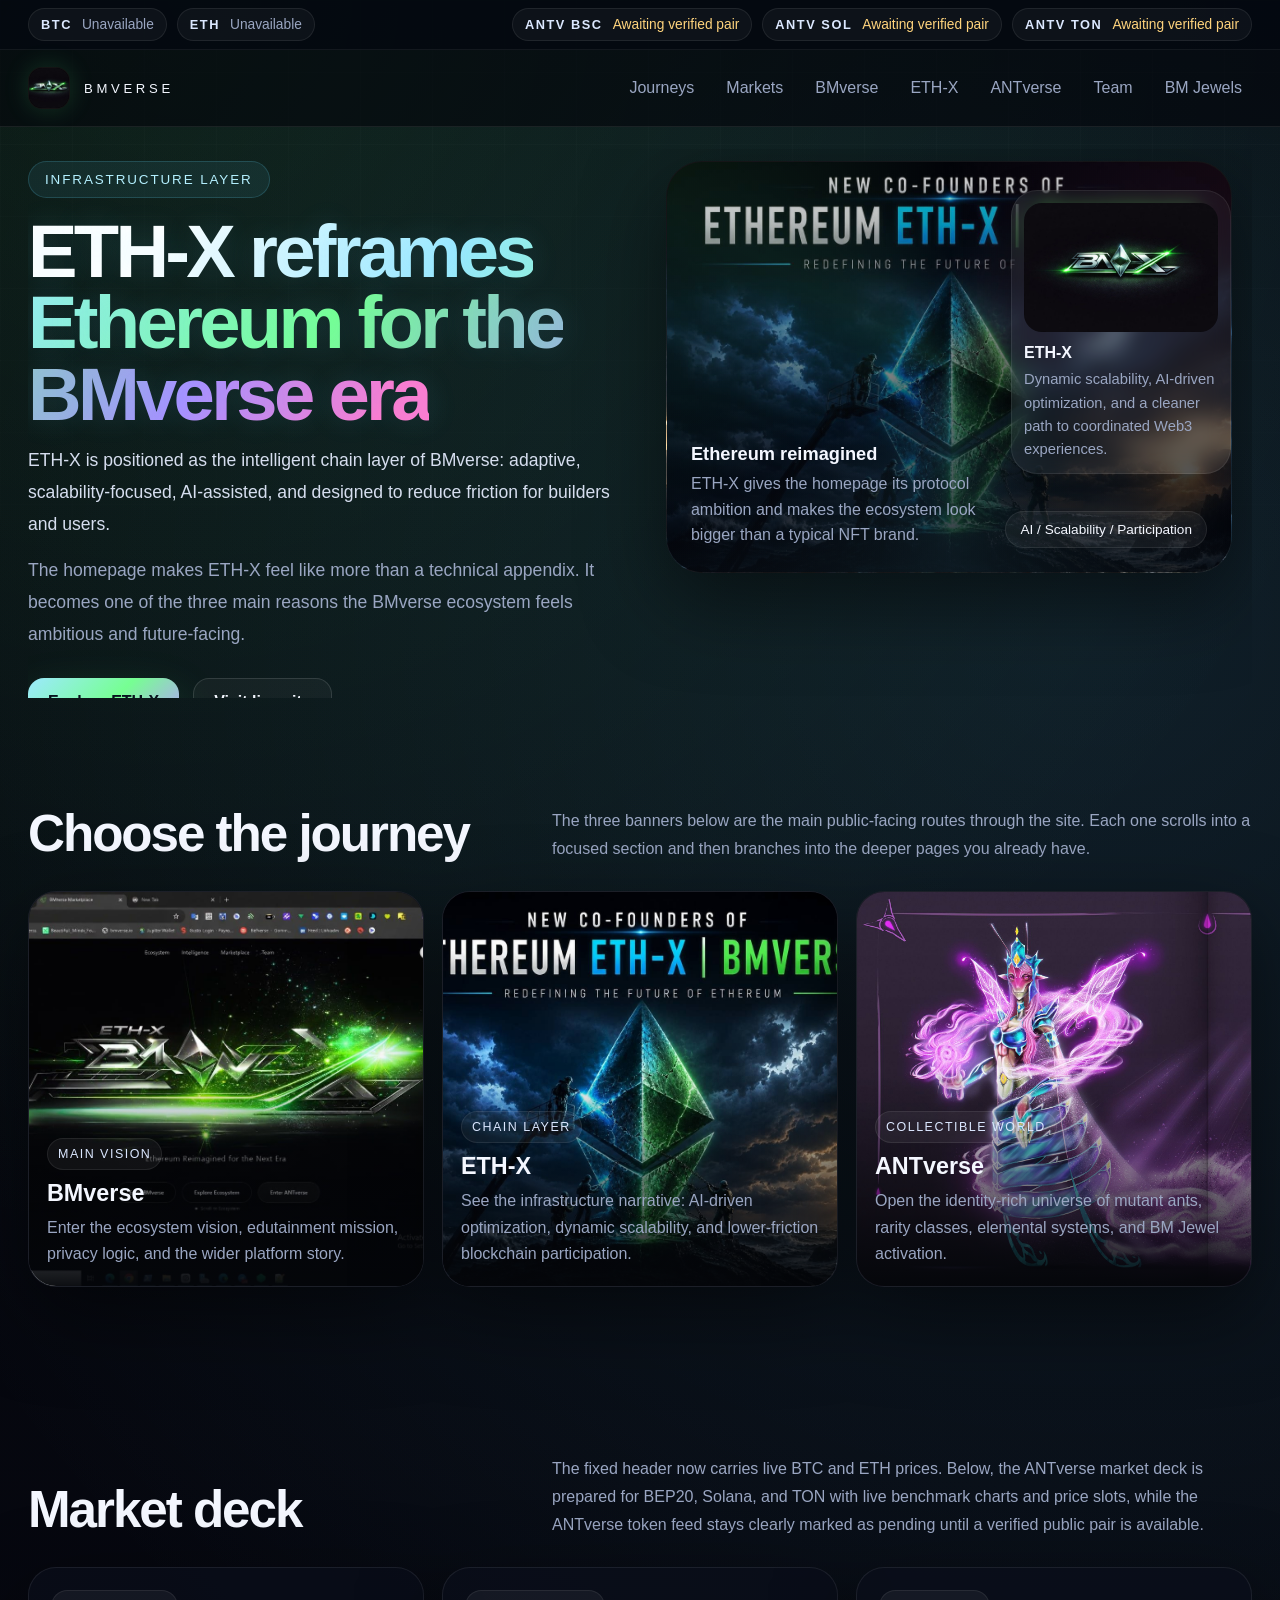
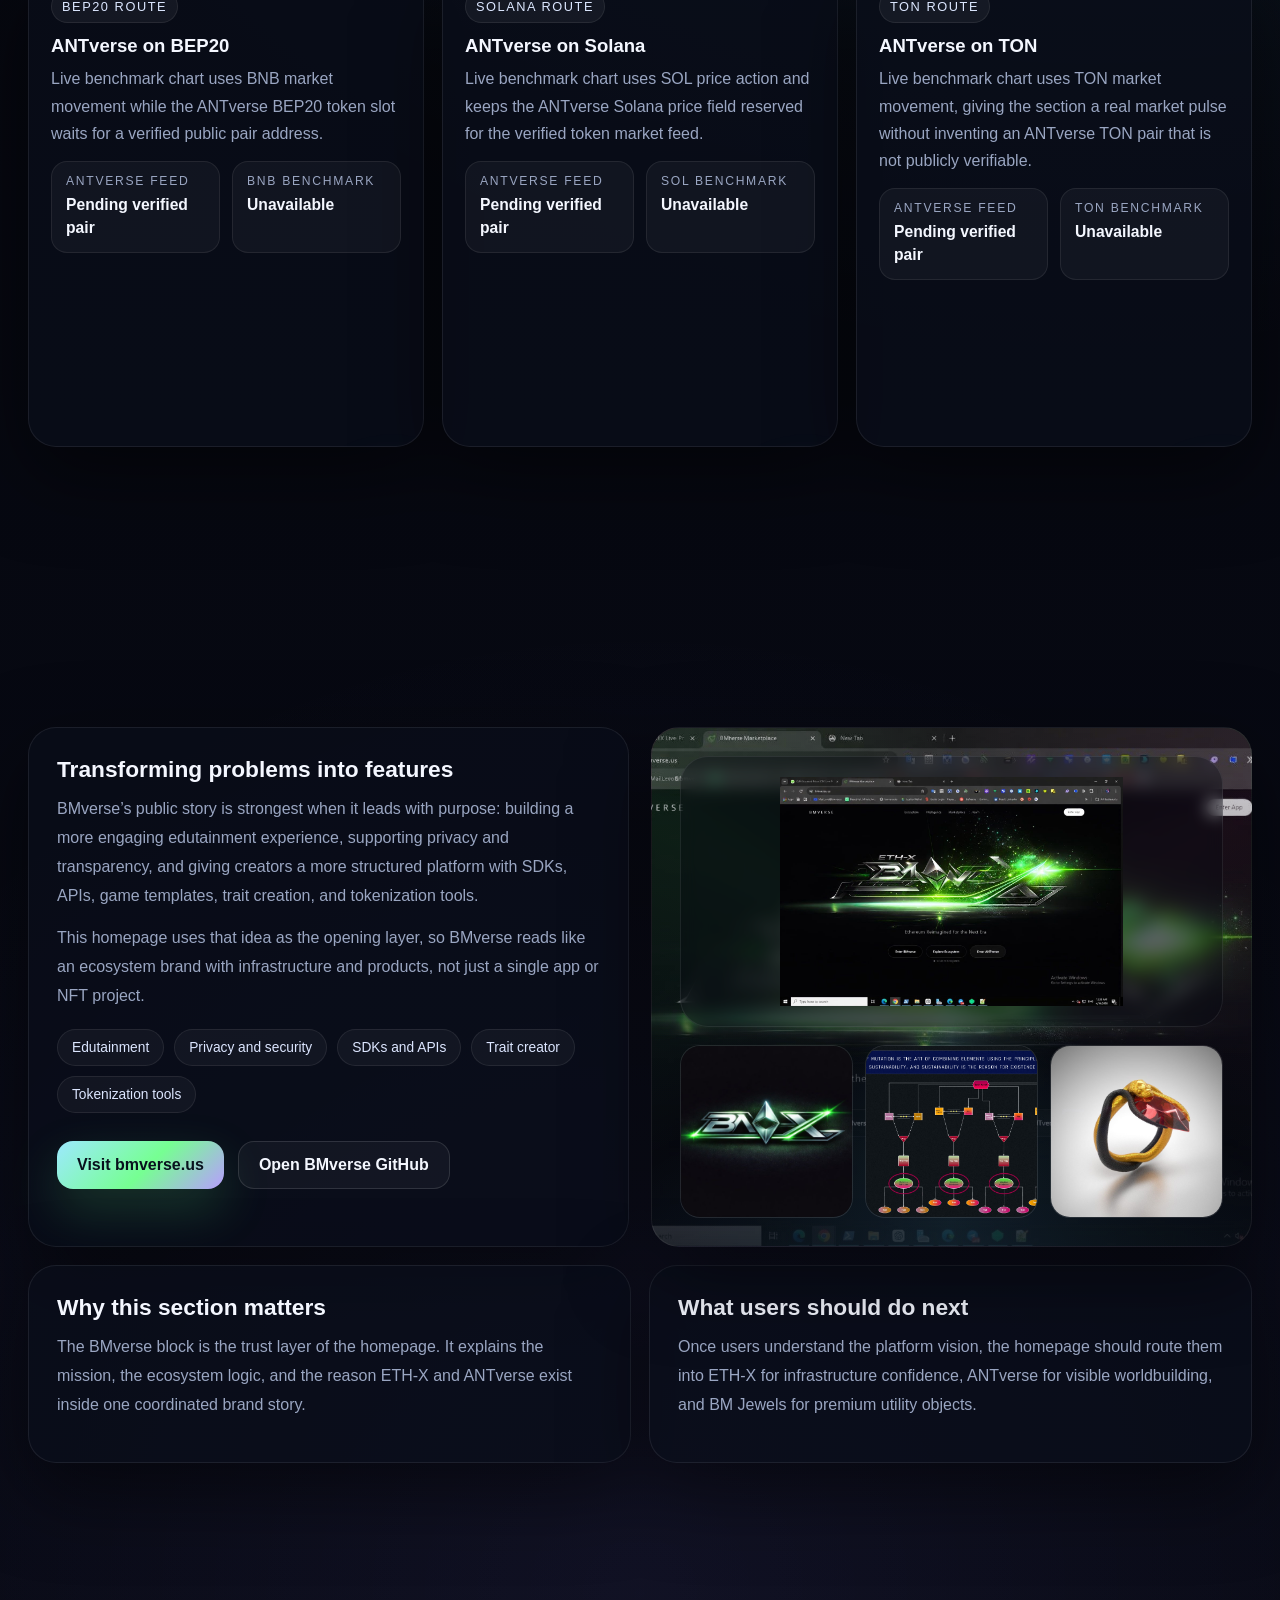
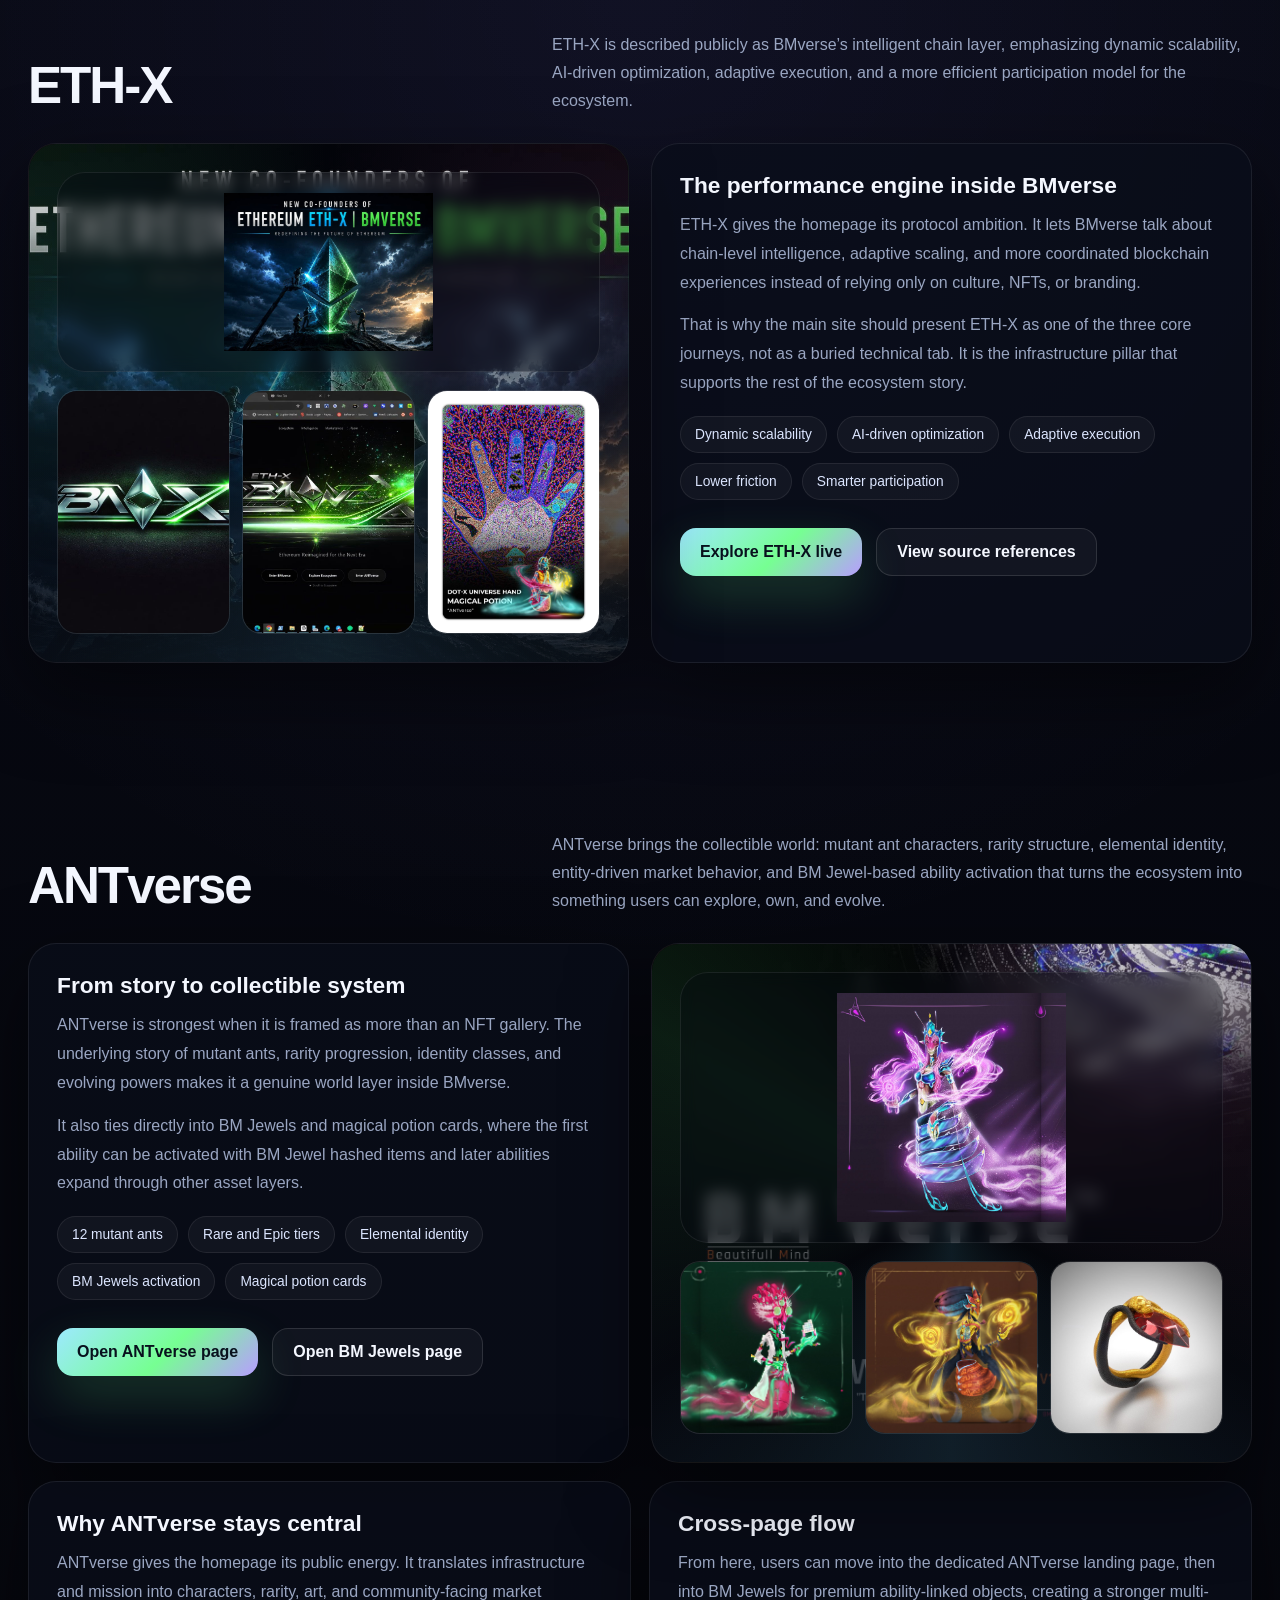
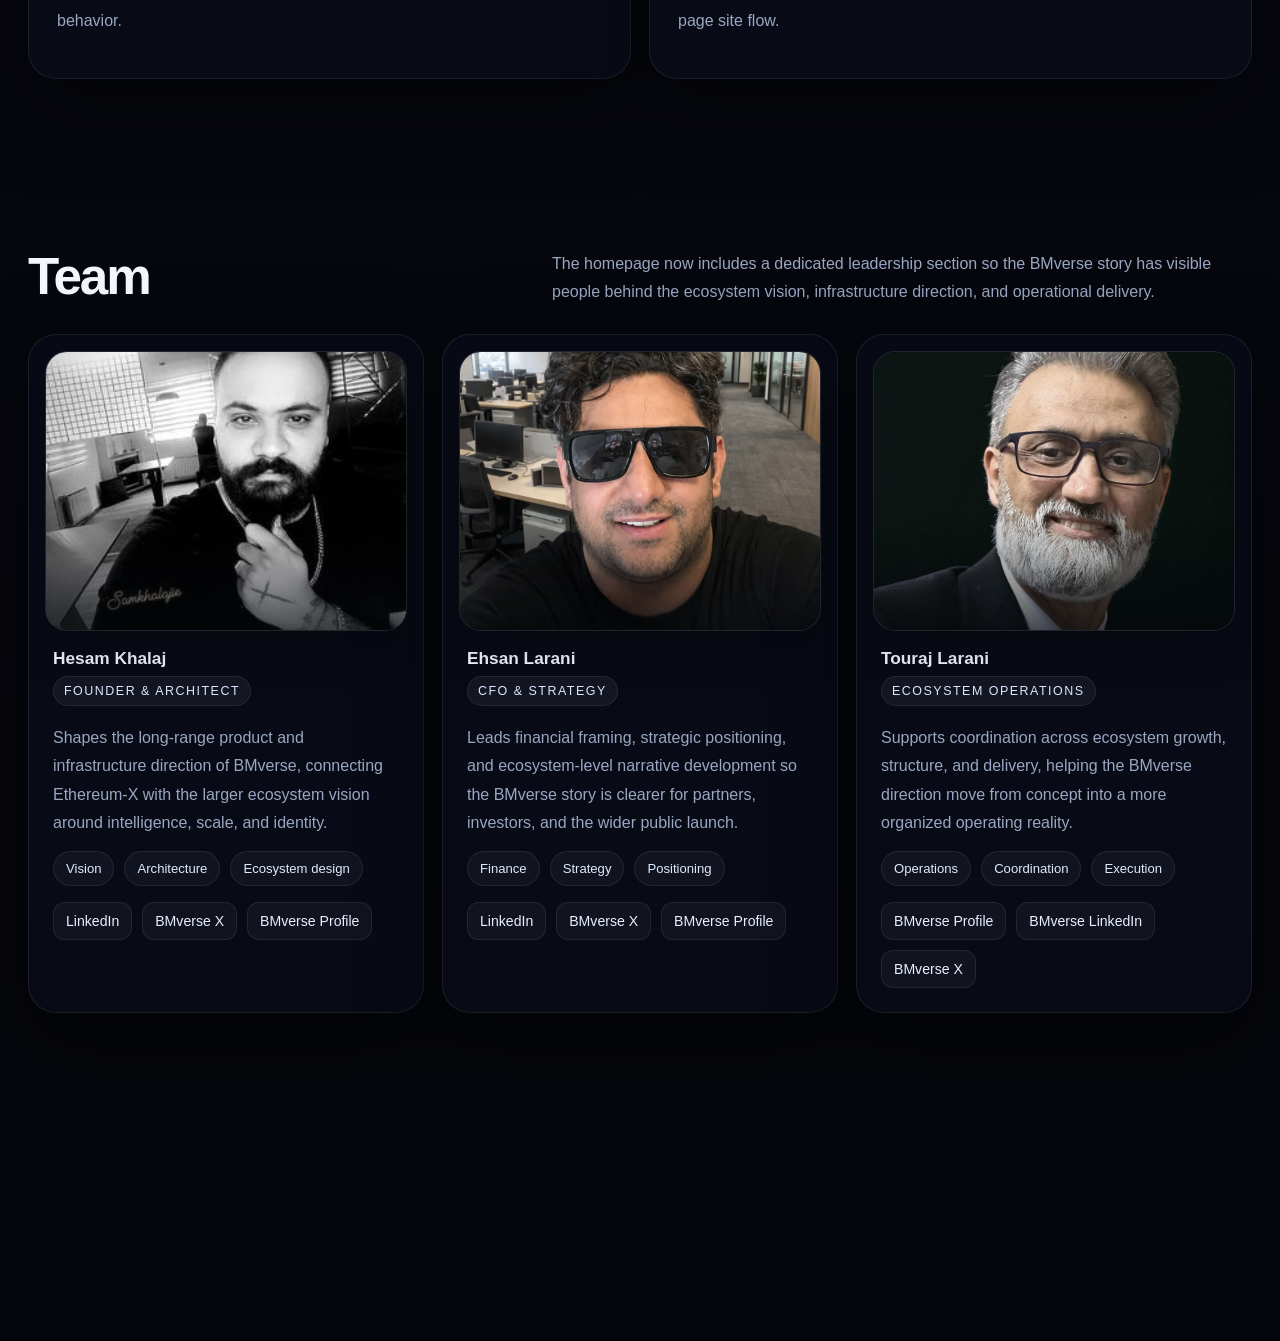
==== index.html @ e2ac5c3d "Deploy BMverse site and pages" ====
<!DOCTYPE html>
<html lang="en">
<head>
  <meta charset="UTF-8" />
  <meta name="viewport" content="width=device-width, initial-scale=1.0" />
  <title>BMverse</title>
  <style>
    :root{
      --bg:#05060b;
      --panel:rgba(10,14,26,.74);
      --panel-2:rgba(7,10,18,.9);
      --line:rgba(255,255,255,.08);
      --text:#f4f7ff;
      --muted:#9aa6c2;
      --blue:#62d9ff;
      --green:#5eff87;
      --violet:#8a7dff;
      --pink:#ff69c7;
      --gold:#ffd47d;
      --shadow:0 28px 80px rgba(0,0,0,.5);
    }
    *{box-sizing:border-box}
    html{scroll-behavior:smooth}
    body{
      margin:0;
      font-family:Inter,Segoe UI,Arial,sans-serif;
      color:var(--text);
      background:
        radial-gradient(circle at 15% 0%, rgba(94,255,135,.1), transparent 20%),
        radial-gradient(circle at 85% 10%, rgba(98,217,255,.12), transparent 24%),
        radial-gradient(circle at 50% 52%, rgba(138,125,255,.08), transparent 30%),
        linear-gradient(180deg,#04050a 0%, #070913 44%, #05060b 100%);
      overflow-x:hidden;
    }
    body::before{
      content:"";
      position:fixed;
      inset:0;
      background:
        linear-gradient(rgba(255,255,255,.028) 1px, transparent 1px),
        linear-gradient(90deg, rgba(255,255,255,.028) 1px, transparent 1px);
      background-size:72px 72px;
      mask-image:linear-gradient(180deg, rgba(0,0,0,.62), transparent 88%);
      pointer-events:none;
      z-index:0;
    }
    a{color:inherit}
    .shell{position:relative; z-index:1}
    .nav{
      position:sticky;
      top:0;
      z-index:40;
      backdrop-filter:blur(16px);
      background:rgba(4,6,12,.62);
      border-bottom:1px solid rgba(255,255,255,.08);
    }
    .market-bar{
      border-bottom:1px solid rgba(255,255,255,.06);
      background:rgba(5,8,16,.78);
    }
    .market-bar-inner{
      max-width:1360px;
      margin:0 auto;
      padding:8px 28px;
      display:flex;
      align-items:center;
      justify-content:space-between;
      gap:16px;
      flex-wrap:wrap;
    }
    .market-group{
      display:flex;
      flex-wrap:wrap;
      gap:10px;
      align-items:center;
    }
    .ticker{
      display:inline-flex;
      align-items:center;
      gap:10px;
      padding:8px 12px;
      border-radius:999px;
      background:rgba(255,255,255,.04);
      border:1px solid rgba(255,255,255,.08);
      font-size:.86rem;
      color:#dce8ff;
    }
    .ticker strong{font-size:.8rem; letter-spacing:.12em; text-transform:uppercase}
    .ticker span{color:var(--muted)}
    .ticker .up{color:#7cffb1}
    .ticker .pending{color:#ffd47d}
    .nav-inner, section, footer{
      max-width:1360px;
      margin:0 auto;
      padding-left:28px;
      padding-right:28px;
    }
    .nav-inner{
      min-height:76px;
      display:flex;
      align-items:center;
      justify-content:space-between;
      gap:18px;
    }
    .brand{
      display:flex;
      align-items:center;
      gap:14px;
      text-decoration:none;
      color:inherit;
      letter-spacing:.28em;
      text-transform:uppercase;
      font-size:.82rem;
    }
    .brand-mark{
      width:42px;
      height:42px;
      border-radius:14px;
      overflow:hidden;
      box-shadow:0 0 26px rgba(94,255,135,.16);
      border:1px solid rgba(255,255,255,.08);
      background:#000;
    }
    .brand-mark img{
      width:100%;
      height:100%;
      object-fit:cover;
      display:block;
    }
    .nav-links{
      display:flex;
      flex-wrap:wrap;
      gap:12px;
      align-items:center;
    }
    .nav-links a{
      text-decoration:none;
      color:var(--muted);
      padding:8px 10px;
      border-radius:10px;
      transition:.25s ease;
    }
    .nav-links a:hover{
      color:var(--text);
      background:rgba(255,255,255,.04);
    }
    section{padding-top:84px; padding-bottom:84px}
    .slider{
      min-height:clamp(520px, 61vh, 700px);
      display:grid;
      align-items:start;
      position:relative;
      overflow:visible;
      padding-top:22px;
      padding-bottom:22px;
    }
    .slides{
      position:relative;
      min-height:clamp(520px, 61vh, 700px);
    }
    .slide{
      position:absolute;
      inset:0;
      display:grid;
      grid-template-columns:1.02fr .98fr;
      gap:28px;
      align-items:start;
      opacity:0;
      filter:blur(18px) saturate(.86);
      clip-path:inset(7% 0 7% 0 round 42px);
      transform:translate3d(36px,0,0) scale(.97);
      transition:opacity .9s ease, transform .95s cubic-bezier(.22,1,.36,1), filter .95s ease, clip-path .95s ease;
      pointer-events:none;
      padding:12px 0;
    }
    .slide.active{
      opacity:1;
      filter:none;
      clip-path:inset(0 0 0 0 round 0);
      transform:none;
      pointer-events:auto;
    }
    .slide-copy{
      position:relative;
      z-index:2;
    }
    .eyebrow{
      display:inline-flex;
      padding:10px 16px;
      border-radius:999px;
      border:1px solid rgba(98,217,255,.18);
      background:rgba(98,217,255,.08);
      color:#b4f0ff;
      text-transform:uppercase;
      letter-spacing:.14em;
      font-size:.84rem;
    }
    h1{
      margin:18px 0 14px;
      font-size:clamp(2.6rem,5.8vw,5.2rem);
      line-height:.96;
      letter-spacing:-.05em;
      max-width:820px;
    }
    .gradient{
      background:linear-gradient(120deg,#ffffff 10%, #9de9ff 30%, #76ff92 56%, #a98fff 82%, #ff7ad0 96%);
      -webkit-background-clip:text;
      background-clip:text;
      color:transparent;
      text-shadow:0 0 30px rgba(98,217,255,.14);
    }
    .lead{
      margin:0 0 14px;
      max-width:720px;
      color:#d6deef;
      line-height:1.82;
      font-size:1.1rem;
    }
    .lead.alt{color:var(--muted)}
    .cta-row{
      display:flex;
      flex-wrap:wrap;
      gap:14px;
      margin-top:28px;
    }
    .btn{
      display:inline-flex;
      align-items:center;
      justify-content:center;
      text-decoration:none;
      border-radius:16px;
      padding:14px 20px;
      font-weight:700;
      transition:transform .25s ease, box-shadow .25s ease, border-color .25s ease;
    }
    .btn:hover{transform:translateY(-2px)}
    .btn.primary{
      color:#08111d;
      background:linear-gradient(135deg,#9de9ff,#76ff92 54%, #b89dff);
      box-shadow:0 20px 50px rgba(94,255,135,.18);
    }
    .btn.secondary{
      color:var(--text);
      border:1px solid rgba(255,255,255,.12);
      background:rgba(255,255,255,.04);
    }
    .slide-visual{
      position:relative;
      min-height:430px;
      perspective:1200px;
    }
    .slide-panel{
      position:absolute;
      inset:0 20px 18px 0;
      overflow:hidden;
      border-radius:36px;
      border:1px solid rgba(255,255,255,.08);
      box-shadow:var(--shadow);
      background-size:cover;
      background-position:center;
    }
    .slide-panel::before{
      content:"";
      position:absolute;
      inset:0;
      background:linear-gradient(180deg, rgba(4,6,12,.16), rgba(4,6,12,.88));
    }
    .slide-panel::after{
      content:"";
      position:absolute;
      inset:-20%;
      background:conic-gradient(from 180deg, rgba(98,217,255,.09), transparent, rgba(94,255,135,.09), transparent, rgba(255,105,199,.08), transparent, rgba(98,217,255,.09));
      animation:spin 18s linear infinite;
      mix-blend-mode:screen;
    }
    .hero-card{
      position:absolute;
      right:0;
      top:28px;
      width:220px;
      padding:12px;
      border-radius:26px;
      background:rgba(255,255,255,.04);
      border:1px solid rgba(255,255,255,.08);
      backdrop-filter:blur(10px);
      box-shadow:0 20px 44px rgba(0,0,0,.34);
      animation:float 8s ease-in-out infinite;
      z-index:3;
    }
    .hero-card img{
      display:block;
      width:100%;
      border-radius:18px;
      object-fit:cover;
    }
    .hero-card strong{
      display:block;
      margin:12px 0 6px;
      font-size:1rem;
    }
    .hero-card span{
      display:block;
      color:var(--muted);
      line-height:1.58;
      font-size:.92rem;
    }
    .hero-note{
      position:absolute;
      left:24px;
      right:24px;
      bottom:24px;
      display:flex;
      justify-content:space-between;
      gap:16px;
      align-items:end;
      z-index:3;
    }
    .hero-note strong{display:block; margin-bottom:6px; font-size:1.14rem}
    .hero-note span{color:var(--muted); line-height:1.6; max-width:420px}
    .hero-pill{
      padding:10px 14px;
      border-radius:999px;
      background:rgba(255,255,255,.05);
      border:1px solid rgba(255,255,255,.08);
      white-space:nowrap;
      font-size:.85rem;
    }
    .slider-controls{
      display:flex;
      align-items:center;
      gap:10px;
      margin-top:26px;
    }
    .dot{
      width:12px;
      height:12px;
      border-radius:50%;
      border:none;
      cursor:pointer;
      background:rgba(255,255,255,.18);
      transition:.25s ease;
    }
    .dot.active{background:linear-gradient(135deg,var(--blue),var(--green))}
    .scroll-hint{
      margin-top:18px;
      color:var(--muted);
      font-size:.92rem;
    }
    .market-section-grid{
      display:grid;
      grid-template-columns:repeat(3,minmax(0,1fr));
      gap:18px;
      margin-top:24px;
    }
    .market-card{
      padding:22px;
      position:relative;
      overflow:hidden;
    }
    .market-card::before{
      content:"";
      position:absolute;
      inset:auto -20% -44% auto;
      width:220px;
      height:220px;
      background:radial-gradient(circle, rgba(98,217,255,.16), transparent 66%);
      filter:blur(12px);
    }
    .market-card h3{
      margin:0 0 8px;
      font-size:1.16rem;
      position:relative;
      z-index:1;
    }
    .market-card p{
      margin:0 0 14px;
      color:var(--muted);
      line-height:1.7;
      position:relative;
      z-index:1;
    }
    .market-meta{
      display:grid;
      grid-template-columns:repeat(2,minmax(0,1fr));
      gap:12px;
      margin-bottom:14px;
      position:relative;
      z-index:1;
    }
    .market-stat{
      padding:12px 14px;
      border-radius:16px;
      background:rgba(255,255,255,.04);
      border:1px solid rgba(255,255,255,.08);
    }
    .market-stat span{
      display:block;
      color:var(--muted);
      font-size:.76rem;
      letter-spacing:.14em;
      text-transform:uppercase;
      margin-bottom:6px;
    }
    .market-stat strong{
      display:block;
      font-size:.98rem;
      line-height:1.45;
    }
    .sparkline{
      width:100%;
      height:120px;
      display:block;
      margin:8px 0 10px;
      position:relative;
      z-index:1;
      overflow:visible;
    }
    .sparkline path.line{
      fill:none;
      stroke:url(#spark-gradient);
      stroke-width:4;
      stroke-linecap:round;
      stroke-linejoin:round;
    }
    .sparkline path.area{
      fill:url(#spark-fill);
      opacity:.28;
    }
    .network-badge{
      display:inline-flex;
      padding:8px 10px;
      border-radius:999px;
      background:rgba(255,255,255,.05);
      border:1px solid rgba(255,255,255,.08);
      font-size:.8rem;
      letter-spacing:.12em;
      text-transform:uppercase;
      color:#dce7ff;
      margin-bottom:12px;
      position:relative;
      z-index:1;
    }
    .section-head{
      display:flex;
      justify-content:space-between;
      align-items:end;
      gap:20px;
      margin-bottom:28px;
    }
    .section-head h2{
      margin:0;
      font-size:clamp(2rem,4vw,3.6rem);
      letter-spacing:-.04em;
    }
    .section-head p{
      margin:0;
      color:var(--muted);
      line-height:1.76;
      max-width:700px;
    }
    .journey-grid{
      display:grid;
      grid-template-columns:repeat(3,minmax(0,1fr));
      gap:18px;
    }
    .journey-card{
      position:relative;
      min-height:340px;
      overflow:hidden;
      border-radius:28px;
      border:1px solid rgba(255,255,255,.08);
      background:#090c16;
      box-shadow:var(--shadow);
      text-decoration:none;
      transition:transform .35s ease, border-color .35s ease, box-shadow .35s ease;
    }
    .journey-card:hover{
      transform:translateY(-8px);
      border-color:rgba(98,217,255,.18);
      box-shadow:0 34px 90px rgba(0,0,0,.56);
    }
    .journey-card img{
      width:100%;
      height:100%;
      object-fit:cover;
      display:block;
      transition:transform .7s ease;
    }
    .journey-card:hover img{transform:scale(1.06)}
    .journey-card::after{
      content:"";
      position:absolute;
      inset:auto 0 0 0;
      height:55%;
      background:linear-gradient(180deg, transparent, rgba(4,6,10,.96));
    }
    .journey-meta{
      position:absolute;
      left:18px;
      right:18px;
      bottom:18px;
      z-index:2;
    }
    .journey-meta span{
      display:inline-flex;
      margin-bottom:10px;
      padding:8px 10px;
      border-radius:999px;
      background:rgba(255,255,255,.05);
      border:1px solid rgba(255,255,255,.08);
      font-size:.78rem;
      letter-spacing:.12em;
      text-transform:uppercase;
      color:#dbe7ff;
    }
    .journey-meta strong{
      display:block;
      font-size:1.46rem;
      margin-bottom:8px;
    }
    .journey-meta p{
      margin:0;
      color:var(--muted);
      line-height:1.66;
    }
    .pillar{
      display:grid;
      grid-template-columns:1fr 1fr;
      gap:22px;
      align-items:stretch;
      margin-top:26px;
    }
    .card{
      background:var(--panel);
      border:1px solid var(--line);
      border-radius:28px;
      box-shadow:var(--shadow);
    }
    .pillar-copy,.pillar-visual,.summary-panel,.cta-panel{
      padding:28px;
    }
    .pillar-copy h3,.summary-panel h3,.cta-panel h3{
      margin:0 0 12px;
      font-size:1.42rem;
    }
    .pillar-copy p,.summary-panel p,.cta-panel p{
      margin:0 0 14px;
      color:var(--muted);
      line-height:1.8;
    }
    .tag-row{
      display:flex;
      flex-wrap:wrap;
      gap:10px;
      margin-top:18px;
    }
    .tag{
      padding:10px 14px;
      border-radius:999px;
      background:rgba(255,255,255,.04);
      border:1px solid rgba(255,255,255,.08);
      color:#dce6ff;
      font-size:.86rem;
    }
    .pillar-visual{
      position:relative;
      overflow:hidden;
      min-height:520px;
      background:
        linear-gradient(180deg, rgba(7,10,18,.16), rgba(7,10,18,.9)),
        var(--visual-bg) center/cover no-repeat;
    }
    .pillar-visual::before{
      content:"";
      position:absolute;
      inset:-16%;
      background:conic-gradient(from 180deg, rgba(98,217,255,.1), transparent, rgba(94,255,135,.1), transparent, rgba(255,105,199,.08), transparent, rgba(98,217,255,.1));
      animation:spin 24s linear infinite;
      mix-blend-mode:screen;
    }
    .visual-stack{
      position:absolute;
      inset:28px;
      display:grid;
      grid-template-rows:1fr auto;
      gap:18px;
      z-index:2;
    }
    .visual-stack .main{
      border-radius:28px;
      overflow:hidden;
      border:1px solid rgba(255,255,255,.08);
      backdrop-filter:blur(8px);
      background:rgba(7,10,18,.34);
      display:flex;
      align-items:center;
      justify-content:center;
      padding:20px;
    }
    .visual-stack .main img{
      width:100%;
      height:100%;
      object-fit:contain;
      border-radius:22px;
      display:block;
    }
    .mini-grid{
      display:grid;
      grid-template-columns:repeat(3,minmax(0,1fr));
      gap:12px;
    }
    .mini-grid .mini{
      min-height:120px;
      border-radius:20px;
      overflow:hidden;
      border:1px solid rgba(255,255,255,.08);
      background:rgba(255,255,255,.04);
    }
    .mini img{
      width:100%;
      height:100%;
      object-fit:cover;
      display:block;
    }
    .split{
      display:grid;
      grid-template-columns:1fr 1fr;
      gap:18px;
      margin-top:18px;
    }
    .team-grid{
      display:grid;
      grid-template-columns:repeat(3,minmax(0,1fr));
      gap:18px;
      margin-top:24px;
    }
    .team-card{
      padding:16px;
      position:relative;
      overflow:hidden;
      transition:transform .3s ease, border-color .3s ease, box-shadow .3s ease;
    }
    .team-card:hover{
      transform:translateY(-6px);
      border-color:rgba(98,217,255,.18);
      box-shadow:0 34px 90px rgba(0,0,0,.56);
    }
    .team-card::before{
      content:"";
      position:absolute;
      inset:auto -12% -42% auto;
      width:220px;
      height:220px;
      background:radial-gradient(circle, rgba(98,217,255,.16), transparent 68%);
      filter:blur(12px);
      pointer-events:none;
    }
    .team-top{
      display:block;
      margin-bottom:18px;
      position:relative;
      z-index:1;
    }
    .team-photo{
      position:relative;
      overflow:hidden;
      border-radius:22px;
      height:280px;
      margin-bottom:16px;
      border:1px solid rgba(255,255,255,.08);
      background:rgba(255,255,255,.03);
      box-shadow:0 18px 40px rgba(0,0,0,.28);
    }
    .team-photo::after{
      content:"";
      position:absolute;
      inset:auto 0 0 0;
      height:42%;
      background:linear-gradient(180deg, transparent, rgba(4,6,10,.7));
    }
    .team-photo img{
      width:100%;
      height:100%;
      object-fit:cover;
      display:block;
      transition:transform .6s ease;
    }
    .team-card:hover .team-photo img{
      transform:scale(1.06);
    }
    .team-title{
      min-width:0;
      padding:0 8px;
    }
    .team-title strong{
      display:block;
      font-size:1.08rem;
      margin-bottom:6px;
      line-height:1.35;
    }
    .team-title span{
      display:inline-flex;
      padding:7px 10px;
      border-radius:999px;
      background:rgba(255,255,255,.05);
      border:1px solid rgba(255,255,255,.08);
      font-size:.78rem;
      letter-spacing:.12em;
      text-transform:uppercase;
      color:#dce8ff;
    }
    .team-card p{
      margin:0 8px 14px;
      color:var(--muted);
      line-height:1.76;
      position:relative;
      z-index:1;
    }
    .team-tags{
      display:flex;
      flex-wrap:wrap;
      gap:10px;
      position:relative;
      z-index:1;
      padding:0 8px;
    }
    .team-tags span{
      padding:9px 12px;
      border-radius:999px;
      background:rgba(255,255,255,.04);
      border:1px solid rgba(255,255,255,.08);
      color:#deebff;
      font-size:.82rem;
    }
    .team-actions{
      display:flex;
      flex-wrap:wrap;
      gap:10px;
      padding:16px 8px 8px;
      position:relative;
      z-index:1;
    }
    .team-actions a{
      text-decoration:none;
      color:#e8efff;
      padding:10px 12px;
      border-radius:12px;
      background:rgba(255,255,255,.04);
      border:1px solid rgba(255,255,255,.08);
      font-size:.88rem;
      transition:.25s ease;
    }
    .team-actions a:hover{
      background:rgba(98,217,255,.08);
      border-color:rgba(98,217,255,.2);
      transform:translateY(-2px);
    }
    .summary-panel{
      min-height:100%;
    }
    .footer-mega{
      padding:26px 28px 46px;
    }
    .footer-card{
      display:grid;
      grid-template-columns:1.15fr .85fr;
      gap:18px;
      padding:24px;
    }
    .footer-links{
      display:flex;
      flex-wrap:wrap;
      gap:10px;
      align-content:flex-start;
    }
    .footer-links a{
      text-decoration:none;
      color:#e7eeff;
      padding:10px 12px;
      border-radius:999px;
      background:rgba(255,255,255,.04);
      border:1px solid rgba(255,255,255,.08);
    }
    [data-reveal]{
      opacity:0;
      transform:translateY(24px);
      transition:opacity .8s ease, transform .8s ease;
    }
    [data-reveal].visible{
      opacity:1;
      transform:none;
    }
    @keyframes float{
      0%,100%{transform:translateY(0)}
      50%{transform:translateY(-14px)}
    }
    @keyframes spin{
      from{transform:rotate(0deg)}
      to{transform:rotate(360deg)}
    }
    @media (max-width:1160px){
      .slide,.journey-grid,.pillar,.split,.footer-card,.section-head,.market-section-grid,.team-grid{grid-template-columns:1fr}
      .slide-visual{min-height:390px}
      .slide-panel{inset:0 24px 14px 0}
    }
    @media (max-width:780px){
      .nav-inner, section, .footer-mega, .market-bar-inner{padding-left:18px;padding-right:18px}
      .nav-links{display:none}
      .slider{min-height:clamp(480px, 56vh, 620px);padding-top:14px;padding-bottom:12px}
      .slides{min-height:clamp(480px, 56vh, 620px)}
      .slide-visual{min-height:350px}
      .slide-panel{inset:0 0 10px 0}
      .hero-card{width:160px; top:18px}
      .hero-note{flex-direction:column; align-items:flex-start}
      .journey-grid,.mini-grid,.market-meta{grid-template-columns:1fr}
      .slide{padding:36px 0}
    }
  </style>
</head>
<body id="top">
  <div class="shell">
    <nav class="nav">
      <div class="market-bar">
        <div class="market-bar-inner">
          <div class="market-group">
            <div class="ticker"><strong>BTC</strong><span id="btc-price">Loading...</span></div>
            <div class="ticker"><strong>ETH</strong><span id="eth-price">Loading...</span></div>
          </div>
          <div class="market-group">
            <div class="ticker"><strong>ANTV BSC</strong><span class="pending">Awaiting verified pair</span></div>
            <div class="ticker"><strong>ANTV SOL</strong><span class="pending">Awaiting verified pair</span></div>
            <div class="ticker"><strong>ANTV TON</strong><span class="pending">Awaiting verified pair</span></div>
          </div>
        </div>
      </div>
      <div class="nav-inner">
        <a class="brand" href="#top">
          <span class="brand-mark"><img src="assets/bmverse-home/ethx_logo.jpg" alt="BMverse mark" /></span>
          <span>BMverse</span>
        </a>
        <div class="nav-links">
          <a href="#journeys">Journeys</a>
          <a href="#markets">Markets</a>
          <a href="#bmverse">BMverse</a>
          <a href="#ethx">ETH-X</a>
          <a href="#antverse">ANTverse</a>
          <a href="#team">Team</a>
          <a href="bm_jewels.html">BM Jewels</a>
        </div>
      </div>
    </nav>

    <section class="slider">
      <div class="slides">
        <article class="slide active" data-slide>
          <div class="slide-copy">
            <div class="eyebrow">Main ecosystem launch page</div>
            <h1><span class="gradient">BMverse starts as one connected world</span></h1>
            <p class="lead">This homepage is built as the main BMverse entry point: a cinematic slider first, then three clickable journey banners that lead users deeper into the core pillars of the ecosystem.</p>
            <p class="lead alt">The structure brings together BMverse, ETH-X, and ANTverse in one brand system so the site opens like a public-facing ecosystem launch instead of disconnected pages.</p>
            <div class="cta-row">
              <a class="btn primary" href="#journeys">Start the journey</a>
              <a class="btn secondary" href="bm_jewels.html">Open BM Jewels</a>
            </div>
            <div class="slider-controls">
              <button class="dot active" data-dot="0" aria-label="Slide 1"></button>
              <button class="dot" data-dot="1" aria-label="Slide 2"></button>
              <button class="dot" data-dot="2" aria-label="Slide 3"></button>
            </div>
            <div class="scroll-hint">Scroll or use the banners below to enter each pillar.</div>
          </div>
          <div class="slide-visual">
            <div class="slide-panel" style="background-image:url('assets/bmverse-home/bmverse_home_ref.jpg')">
              <div class="hero-card">
                <img src="assets/bmverse-home/ethx_logo.jpg" alt="ETH-X logo" />
                <strong>BMverse</strong>
                <span>Not just a product page. A complete ecosystem with infrastructure, identity, and collectible culture.</span>
              </div>
              <div class="hero-note">
                <div>
                  <strong>Three connected layers</strong>
                  <span>BMverse carries the vision, ETH-X carries the chain layer, and ANTverse carries the collectible world.</span>
                </div>
                <div class="hero-pill">Vision / Chain / World</div>
              </div>
            </div>
          </div>
        </article>

        <article class="slide" data-slide>
          <div class="slide-copy">
            <div class="eyebrow">Infrastructure layer</div>
            <h1><span class="gradient">ETH-X reframes Ethereum for the BMverse era</span></h1>
            <p class="lead">ETH-X is positioned as the intelligent chain layer of BMverse: adaptive, scalability-focused, AI-assisted, and designed to reduce friction for builders and users.</p>
            <p class="lead alt">The homepage makes ETH-X feel like more than a technical appendix. It becomes one of the three main reasons the BMverse ecosystem feels ambitious and future-facing.</p>
            <div class="cta-row">
              <a class="btn primary" href="#ethx">Explore ETH-X</a>
              <a class="btn secondary" href="https://bmverse.us/" target="_blank" rel="noreferrer">Visit live site</a>
            </div>
            <div class="slider-controls">
              <button class="dot active" data-dot="0" aria-label="Slide 1"></button>
              <button class="dot" data-dot="1" aria-label="Slide 2"></button>
              <button class="dot" data-dot="2" aria-label="Slide 3"></button>
            </div>
            <div class="scroll-hint">ETH-X is the performance engine in the new homepage narrative.</div>
          </div>
          <div class="slide-visual">
            <div class="slide-panel" style="background-image:url('assets/bmverse-home/ethereum_ethx_bmverse.jpg')">
              <div class="hero-card">
                <img src="assets/bmverse-home/ethx_logo.jpg" alt="ETH-X symbol" />
                <strong>ETH-X</strong>
                <span>Dynamic scalability, AI-driven optimization, and a cleaner path to coordinated Web3 experiences.</span>
              </div>
              <div class="hero-note">
                <div>
                  <strong>Ethereum reimagined</strong>
                  <span>ETH-X gives the homepage its protocol ambition and makes the ecosystem look bigger than a typical NFT brand.</span>
                </div>
                <div class="hero-pill">AI / Scalability / Participation</div>
              </div>
            </div>
          </div>
        </article>

        <article class="slide" data-slide>
          <div class="slide-copy">
            <div class="eyebrow">Collectible world</div>
            <h1><span class="gradient">ANTverse gives BMverse a world users can enter</span></h1>
            <p class="lead">ANTverse turns the ecosystem into a market of entities, rarity, elements, identity, and evolving character abilities. It is the most visible and emotionally resonant face of BMverse.</p>
            <p class="lead alt">This is where lore, collectible behavior, BM Jewels activation, rarity tiers, and community-facing market energy all converge into a stronger public story.</p>
            <div class="cta-row">
              <a class="btn primary" href="#antverse">Explore ANTverse</a>
              <a class="btn secondary" href="antverse_one_page.html">Open ANTverse page</a>
            </div>
            <div class="slider-controls">
              <button class="dot active" data-dot="0" aria-label="Slide 1"></button>
              <button class="dot" data-dot="1" aria-label="Slide 2"></button>
              <button class="dot" data-dot="2" aria-label="Slide 3"></button>
            </div>
            <div class="scroll-hint">The collectible layer transforms BMverse into a memorable world, not only a chain message.</div>
          </div>
          <div class="slide-visual">
            <div class="slide-panel" style="background-image:url('assets/antverse/whitepaper_page_1.png')">
              <div class="hero-card">
                <img src="assets/antverse/collection/queen_fariciah.jpg" alt="ANTverse featured entity" />
                <strong>ANTverse</strong>
                <span>Entity-driven collectibles, rarity tiers, mutation logic, and market-facing identity culture.</span>
              </div>
              <div class="hero-note">
                <div>
                  <strong>One collectible universe</strong>
                  <span>ANTverse gives BMverse a visible world of identities, entities, mutation, and tradeable meaning.</span>
                </div>
                <div class="hero-pill">Identity / Rarity / Mutation</div>
              </div>
            </div>
          </div>
        </article>
      </div>
    </section>

    <section id="journeys">
      <div class="section-head" data-reveal>
        <h2>Choose the journey</h2>
        <p>The three banners below are the main public-facing routes through the site. Each one scrolls into a focused section and then branches into the deeper pages you already have.</p>
      </div>
      <div class="journey-grid">
        <a class="journey-card" href="#bmverse" data-reveal>
          <img src="assets/bmverse-home/bmverse_home_ref.jpg" alt="BMverse journey banner" />
          <div class="journey-meta">
            <span>Main vision</span>
            <strong>BMverse</strong>
            <p>Enter the ecosystem vision, edutainment mission, privacy logic, and the wider platform story.</p>
          </div>
        </a>
        <a class="journey-card" href="#ethx" data-reveal>
          <img src="assets/bmverse-home/ethereum_ethx_bmverse.jpg" alt="ETH-X journey banner" />
          <div class="journey-meta">
            <span>Chain layer</span>
            <strong>ETH-X</strong>
            <p>See the infrastructure narrative: AI-driven optimization, dynamic scalability, and lower-friction blockchain participation.</p>
          </div>
        </a>
        <a class="journey-card" href="#antverse" data-reveal>
          <img src="assets/antverse/collection/queen_fariciah.jpg" alt="ANTverse journey banner" />
          <div class="journey-meta">
            <span>Collectible world</span>
            <strong>ANTverse</strong>
            <p>Open the identity-rich universe of mutant ants, rarity classes, elemental systems, and BM Jewel activation.</p>
          </div>
        </a>
      </div>
    </section>

    <section id="markets">
      <div class="section-head" data-reveal>
        <h2>Market deck</h2>
        <p>The fixed header now carries live BTC and ETH prices. Below, the ANTverse market deck is prepared for BEP20, Solana, and TON with live benchmark charts and price slots, while the ANTverse token feed stays clearly marked as pending until a verified public pair is available.</p>
      </div>
      <div class="market-section-grid">
        <article class="market-card card" data-reveal>
          <div class="network-badge">BEP20 route</div>
          <h3>ANTverse on BEP20</h3>
          <p>Live benchmark chart uses BNB market movement while the ANTverse BEP20 token slot waits for a verified public pair address.</p>
          <div class="market-meta">
            <div class="market-stat">
              <span>ANTverse feed</span>
              <strong>Pending verified pair</strong>
            </div>
            <div class="market-stat">
              <span>BNB benchmark</span>
              <strong id="bsc-benchmark">Loading...</strong>
            </div>
          </div>
          <svg class="sparkline" id="spark-bsc" viewBox="0 0 320 120" preserveAspectRatio="none"></svg>
        </article>
        <article class="market-card card" data-reveal>
          <div class="network-badge">Solana route</div>
          <h3>ANTverse on Solana</h3>
          <p>Live benchmark chart uses SOL price action and keeps the ANTverse Solana price field reserved for the verified token market feed.</p>
          <div class="market-meta">
            <div class="market-stat">
              <span>ANTverse feed</span>
              <strong>Pending verified pair</strong>
            </div>
            <div class="market-stat">
              <span>SOL benchmark</span>
              <strong id="sol-benchmark">Loading...</strong>
            </div>
          </div>
          <svg class="sparkline" id="spark-sol" viewBox="0 0 320 120" preserveAspectRatio="none"></svg>
        </article>
        <article class="market-card card" data-reveal>
          <div class="network-badge">TON route</div>
          <h3>ANTverse on TON</h3>
          <p>Live benchmark chart uses TON market movement, giving the section a real market pulse without inventing an ANTverse TON pair that is not publicly verifiable.</p>
          <div class="market-meta">
            <div class="market-stat">
              <span>ANTverse feed</span>
              <strong>Pending verified pair</strong>
            </div>
            <div class="market-stat">
              <span>TON benchmark</span>
              <strong id="ton-benchmark">Loading...</strong>
            </div>
          </div>
          <svg class="sparkline" id="spark-ton" viewBox="0 0 320 120" preserveAspectRatio="none"></svg>
        </article>
      </div>
    </section>

    <section id="bmverse">
      <div class="section-head" data-reveal>
        <h2>BMverse</h2>
        <p>BMverse frames itself as a platform that transforms problems into features, combining education and entertainment while focusing on sustainable participation, privacy, and a broader creator ecosystem.</p>
      </div>
      <div class="pillar">
        <div class="pillar-copy card" data-reveal>
          <h3>Transforming problems into features</h3>
          <p>BMverse’s public story is strongest when it leads with purpose: building a more engaging edutainment experience, supporting privacy and transparency, and giving creators a more structured platform with SDKs, APIs, game templates, trait creation, and tokenization tools.</p>
          <p>This homepage uses that idea as the opening layer, so BMverse reads like an ecosystem brand with infrastructure and products, not just a single app or NFT project.</p>
          <div class="tag-row">
            <span class="tag">Edutainment</span>
            <span class="tag">Privacy and security</span>
            <span class="tag">SDKs and APIs</span>
            <span class="tag">Trait creator</span>
            <span class="tag">Tokenization tools</span>
          </div>
          <div class="cta-row">
            <a class="btn primary" href="https://bmverse.us/" target="_blank" rel="noreferrer">Visit bmverse.us</a>
            <a class="btn secondary" href="https://github.com/bmchains" target="_blank" rel="noreferrer">Open BMverse GitHub</a>
          </div>
        </div>
        <div class="pillar-visual card" data-reveal style="--visual-bg:url('assets/bmverse-home/bmverse_home_ref.jpg')">
          <div class="visual-stack">
            <div class="main">
              <img src="assets/bmverse-home/bmverse_home_ref.jpg" alt="BMverse site reference" />
            </div>
            <div class="mini-grid">
              <div class="mini"><img src="assets/bmverse-home/ethx_logo.jpg" alt="ETH-X logo detail" /></div>
              <div class="mini"><img src="assets/antverse/diagram_page_4.png" alt="Traits framework" /></div>
              <div class="mini"><img src="assets/antverse/bmjewels/dignity_ring.jpg" alt="BM Jewels detail" /></div>
            </div>
          </div>
        </div>
      </div>
      <div class="split">
        <div class="summary-panel card" data-reveal>
          <h3>Why this section matters</h3>
          <p>The BMverse block is the trust layer of the homepage. It explains the mission, the ecosystem logic, and the reason ETH-X and ANTverse exist inside one coordinated brand story.</p>
        </div>
        <div class="cta-panel card" data-reveal>
          <h3>What users should do next</h3>
          <p>Once users understand the platform vision, the homepage should route them into ETH-X for infrastructure confidence, ANTverse for visible worldbuilding, and BM Jewels for premium utility objects.</p>
        </div>
      </div>
    </section>

    <section id="ethx">
      <div class="section-head" data-reveal>
        <h2>ETH-X</h2>
        <p>ETH-X is described publicly as BMverse’s intelligent chain layer, emphasizing dynamic scalability, AI-driven optimization, adaptive execution, and a more efficient participation model for the ecosystem.</p>
      </div>
      <div class="pillar">
        <div class="pillar-visual card" data-reveal style="--visual-bg:url('assets/bmverse-home/ethereum_ethx_bmverse.jpg')">
          <div class="visual-stack">
            <div class="main">
              <img src="assets/bmverse-home/ethereum_ethx_bmverse.jpg" alt="Ethereum ETH-X BMverse banner" />
            </div>
            <div class="mini-grid">
              <div class="mini"><img src="assets/bmverse-home/ethx_logo.jpg" alt="ETH-X logo" /></div>
              <div class="mini"><img src="assets/bmverse-home/bmverse_home_ref.jpg" alt="BMverse hero reference" /></div>
              <div class="mini"><img src="assets/antverse/collection/dotx_universe_hand.jpg" alt="ANTverse visual artifact" /></div>
            </div>
          </div>
        </div>
        <div class="pillar-copy card" data-reveal>
          <h3>The performance engine inside BMverse</h3>
          <p>ETH-X gives the homepage its protocol ambition. It lets BMverse talk about chain-level intelligence, adaptive scaling, and more coordinated blockchain experiences instead of relying only on culture, NFTs, or branding.</p>
          <p>That is why the main site should present ETH-X as one of the three core journeys, not as a buried technical tab. It is the infrastructure pillar that supports the rest of the ecosystem story.</p>
          <div class="tag-row">
            <span class="tag">Dynamic scalability</span>
            <span class="tag">AI-driven optimization</span>
            <span class="tag">Adaptive execution</span>
            <span class="tag">Lower friction</span>
            <span class="tag">Smarter participation</span>
          </div>
          <div class="cta-row">
            <a class="btn primary" href="https://bmverse.us/" target="_blank" rel="noreferrer">Explore ETH-X live</a>
            <a class="btn secondary" href="https://github.com/beautifullminds" target="_blank" rel="noreferrer">View source references</a>
          </div>
        </div>
      </div>
    </section>

    <section id="antverse">
      <div class="section-head" data-reveal>
        <h2>ANTverse</h2>
        <p>ANTverse brings the collectible world: mutant ant characters, rarity structure, elemental identity, entity-driven market behavior, and BM Jewel-based ability activation that turns the ecosystem into something users can explore, own, and evolve.</p>
      </div>
      <div class="pillar">
        <div class="pillar-copy card" data-reveal>
          <h3>From story to collectible system</h3>
          <p>ANTverse is strongest when it is framed as more than an NFT gallery. The underlying story of mutant ants, rarity progression, identity classes, and evolving powers makes it a genuine world layer inside BMverse.</p>
          <p>It also ties directly into BM Jewels and magical potion cards, where the first ability can be activated with BM Jewel hashed items and later abilities expand through other asset layers.</p>
          <div class="tag-row">
            <span class="tag">12 mutant ants</span>
            <span class="tag">Rare and Epic tiers</span>
            <span class="tag">Elemental identity</span>
            <span class="tag">BM Jewels activation</span>
            <span class="tag">Magical potion cards</span>
          </div>
          <div class="cta-row">
            <a class="btn primary" href="antverse_one_page.html">Open ANTverse page</a>
            <a class="btn secondary" href="bm_jewels.html">Open BM Jewels page</a>
          </div>
        </div>
        <div class="pillar-visual card" data-reveal style="--visual-bg:url('assets/antverse/whitepaper_page_1.png')">
          <div class="visual-stack">
            <div class="main">
              <img src="assets/antverse/collection/queen_fariciah.jpg" alt="ANTverse featured collectible" />
            </div>
            <div class="mini-grid">
              <div class="mini"><img src="assets/antverse/collection/anton_antstein.jpg" alt="Anton Antstein" /></div>
              <div class="mini"><img src="assets/antverse/collection/queen_berenice.jpg" alt="Queen Berenice" /></div>
              <div class="mini"><img src="assets/antverse/bmjewels/dignity_ring.jpg" alt="BM Jewel activation object" /></div>
            </div>
          </div>
        </div>
      </div>
      <div class="split">
        <div class="summary-panel card" data-reveal>
          <h3>Why ANTverse stays central</h3>
          <p>ANTverse gives the homepage its public energy. It translates infrastructure and mission into characters, rarity, art, and community-facing market behavior.</p>
        </div>
        <div class="cta-panel card" data-reveal>
          <h3>Cross-page flow</h3>
          <p>From here, users can move into the dedicated ANTverse landing page, then into BM Jewels for premium ability-linked objects, creating a stronger multi-page site flow.</p>
        </div>
      </div>
    </section>

    <section id="team">
      <div class="section-head" data-reveal>
        <h2>Team</h2>
        <p>The homepage now includes a dedicated leadership section so the BMverse story has visible people behind the ecosystem vision, infrastructure direction, and operational delivery.</p>
      </div>
      <div class="team-grid">
        <article class="team-card card" data-reveal>
          <div class="team-top">
            <div class="team-photo">
              <img src="assets/bmverse-home/team/hesam.jpg" alt="Hesam Khalaj" />
            </div>
            <div class="team-title">
              <strong>Hesam Khalaj</strong>
              <span>Founder &amp; Architect</span>
            </div>
          </div>
          <p>Shapes the long-range product and infrastructure direction of BMverse, connecting Ethereum-X with the larger ecosystem vision around intelligence, scale, and identity.</p>
          <div class="team-tags">
            <span>Vision</span>
            <span>Architecture</span>
            <span>Ecosystem design</span>
          </div>
          <div class="team-actions">
            <a href="https://www.linkedin.com/in/hesam-khalaj/" target="_blank" rel="noreferrer">LinkedIn</a>
            <a href="https://x.com/bmverseio" target="_blank" rel="noreferrer">BMverse X</a>
            <a href="https://bmverse.us/#team" target="_blank" rel="noreferrer">BMverse Profile</a>
          </div>
        </article>

        <article class="team-card card" data-reveal>
          <div class="team-top">
            <div class="team-photo">
              <img src="assets/bmverse-home/team/ehsan.jpg" alt="Ehsan Larani" />
            </div>
            <div class="team-title">
              <strong>Ehsan Larani</strong>
              <span>CFO &amp; Strategy</span>
            </div>
          </div>
          <p>Leads financial framing, strategic positioning, and ecosystem-level narrative development so the BMverse story is clearer for partners, investors, and the wider public launch.</p>
          <div class="team-tags">
            <span>Finance</span>
            <span>Strategy</span>
            <span>Positioning</span>
          </div>
          <div class="team-actions">
            <a href="https://www.linkedin.com/in/ehsanlarani" target="_blank" rel="noreferrer">LinkedIn</a>
            <a href="https://x.com/bmverseio" target="_blank" rel="noreferrer">BMverse X</a>
            <a href="https://bmverse.us/#team" target="_blank" rel="noreferrer">BMverse Profile</a>
          </div>
        </article>

        <article class="team-card card" data-reveal>
          <div class="team-top">
            <div class="team-photo">
              <img src="assets/bmverse-home/team/touraj.jpg" alt="Touraj Larani" />
            </div>
            <div class="team-title">
              <strong>Touraj Larani</strong>
              <span>Ecosystem Operations</span>
            </div>
          </div>
          <p>Supports coordination across ecosystem growth, structure, and delivery, helping the BMverse direction move from concept into a more organized operating reality.</p>
          <div class="team-tags">
            <span>Operations</span>
            <span>Coordination</span>
            <span>Execution</span>
          </div>
          <div class="team-actions">
            <a href="https://bmverse.us/#team" target="_blank" rel="noreferrer">BMverse Profile</a>
            <a href="https://www.linkedin.com/company/bmverse" target="_blank" rel="noreferrer">BMverse LinkedIn</a>
            <a href="https://x.com/bmverseio" target="_blank" rel="noreferrer">BMverse X</a>
          </div>
        </article>
      </div>
    </section>

    <footer class="footer-mega">
      <div class="footer-card card" data-reveal>
        <div>
          <h3 style="margin:0 0 12px;font-size:1.3rem;">BMverse homepage</h3>
          <p style="margin:0;color:var(--muted);line-height:1.8;">This main page now opens with a slider, three clickable journey banners, and deeper sections for BMverse, ETH-X, and ANTverse. It also connects directly to the dedicated BM Jewels and ANTverse pages so the whole experience behaves like one ecosystem site.</p>
        </div>
        <div class="footer-links">
          <a href="#top">Back to top</a>
          <a href="antverse_one_page.html">ANTverse page</a>
          <a href="bm_jewels.html">BM Jewels page</a>
          <a href="https://bmverse.us/" target="_blank" rel="noreferrer">Live bmverse.us</a>
          <a href="https://x.com/bmverseio" target="_blank" rel="noreferrer">X</a>
        </div>
      </div>
    </footer>
  </div>

  <script>
    const observer = new IntersectionObserver((entries)=>{
      entries.forEach(entry=>{
        if(entry.isIntersecting){
          entry.target.classList.add('visible');
          observer.unobserve(entry.target);
        }
      });
    }, {threshold:.15});
    document.querySelectorAll('[data-reveal]').forEach(el=>observer.observe(el));

    const slides = [...document.querySelectorAll('[data-slide]')];
    const dots = [...document.querySelectorAll('.slider-controls .dot')].filter((dot, i, arr)=> i < 3);
    let current = 0;
    function showSlide(index){
      slides.forEach((slide, i)=>slide.classList.toggle('active', i === index));
      document.querySelectorAll('.slider-controls').forEach(control=>{
        [...control.querySelectorAll('.dot')].forEach((dot, i)=>dot.classList.toggle('active', i === index));
      });
      current = index;
    }
    document.querySelectorAll('.dot').forEach((dot)=>{
      dot.addEventListener('click', ()=>{
        const index = Number(dot.dataset.dot);
        showSlide(index);
        resetTimer();
      });
    });
    let timer = null;
    function resetTimer(){
      if(timer) clearInterval(timer);
      timer = setInterval(()=>showSlide((current + 1) % slides.length), 5000);
    }
    resetTimer();

    const money = (value, digits = 2) => {
      if(value == null || Number.isNaN(value)) return 'Unavailable';
      return new Intl.NumberFormat('en-US', { style:'currency', currency:'USD', maximumFractionDigits:digits }).format(value);
    };
    const compactMoney = (value) => {
      if(value == null || Number.isNaN(value)) return 'Unavailable';
      if(value >= 1000) return new Intl.NumberFormat('en-US', { style:'currency', currency:'USD', notation:'compact', maximumFractionDigits:2 }).format(value);
      return money(value, 4);
    };
    async function loadHeaderPrices(){
      try{
        const res = await fetch('https://api.coingecko.com/api/v3/simple/price?ids=bitcoin,ethereum&vs_currencies=usd');
        const data = await res.json();
        document.getElementById('btc-price').textContent = money(data.bitcoin?.usd, 0);
        document.getElementById('eth-price').textContent = money(data.ethereum?.usd, 0);
      }catch(e){
        document.getElementById('btc-price').textContent = 'Unavailable';
        document.getElementById('eth-price').textContent = 'Unavailable';
      }
    }
    function renderSparkline(svgId, series, strokeA, strokeB){
      const svg = document.getElementById(svgId);
      if(!svg || !series?.length) return;
      const width = 320;
      const height = 120;
      const min = Math.min(...series);
      const max = Math.max(...series);
      const range = Math.max(max - min, 1);
      const points = series.map((v, i)=>{
        const x = (i / (series.length - 1)) * width;
        const y = height - ((v - min) / range) * (height - 12) - 6;
        return [x, y];
      });
      const line = points.map((p, i)=>`${i === 0 ? 'M' : 'L'} ${p[0].toFixed(2)} ${p[1].toFixed(2)}`).join(' ');
      const area = `${line} L ${width} ${height} L 0 ${height} Z`;
      svg.innerHTML = `
        <defs>
          <linearGradient id="spark-gradient-${svgId}" x1="0%" x2="100%" y1="0%" y2="0%">
            <stop offset="0%" stop-color="${strokeA}" />
            <stop offset="100%" stop-color="${strokeB}" />
          </linearGradient>
          <linearGradient id="spark-fill-${svgId}" x1="0%" x2="0%" y1="0%" y2="100%">
            <stop offset="0%" stop-color="${strokeB}" stop-opacity="0.5" />
            <stop offset="100%" stop-color="${strokeA}" stop-opacity="0" />
          </linearGradient>
        </defs>
        <path class="area" d="${area}" fill="url(#spark-fill-${svgId})"></path>
        <path class="line" d="${line}" stroke="url(#spark-gradient-${svgId})"></path>
      `;
    }
    async function loadBenchmarks(){
      const configs = [
        { id:'binancecoin', priceEl:'bsc-benchmark', sparkId:'spark-bsc', colors:['#ffd47d','#62d9ff'] },
        { id:'solana', priceEl:'sol-benchmark', sparkId:'spark-sol', colors:['#62d9ff','#8a7dff'] },
        { id:'the-open-network', priceEl:'ton-benchmark', sparkId:'spark-ton', colors:['#76ff92','#62d9ff'] }
      ];
      await Promise.all(configs.map(async cfg=>{
        try{
          const [priceRes, chartRes] = await Promise.all([
            fetch(`https://api.coingecko.com/api/v3/simple/price?ids=${cfg.id}&vs_currencies=usd`),
            fetch(`https://api.coingecko.com/api/v3/coins/${cfg.id}/market_chart?vs_currency=usd&days=7&interval=daily`)
          ]);
          const priceData = await priceRes.json();
          const chartData = await chartRes.json();
          document.getElementById(cfg.priceEl).textContent = compactMoney(priceData[cfg.id]?.usd);
          const series = (chartData.prices || []).map(point => point[1]);
          renderSparkline(cfg.sparkId, series, cfg.colors[0], cfg.colors[1]);
        }catch(e){
          document.getElementById(cfg.priceEl).textContent = 'Unavailable';
        }
      }));
    }
    loadHeaderPrices();
    loadBenchmarks();
    setInterval(loadHeaderPrices, 60000);
  </script>
</body>
</html>
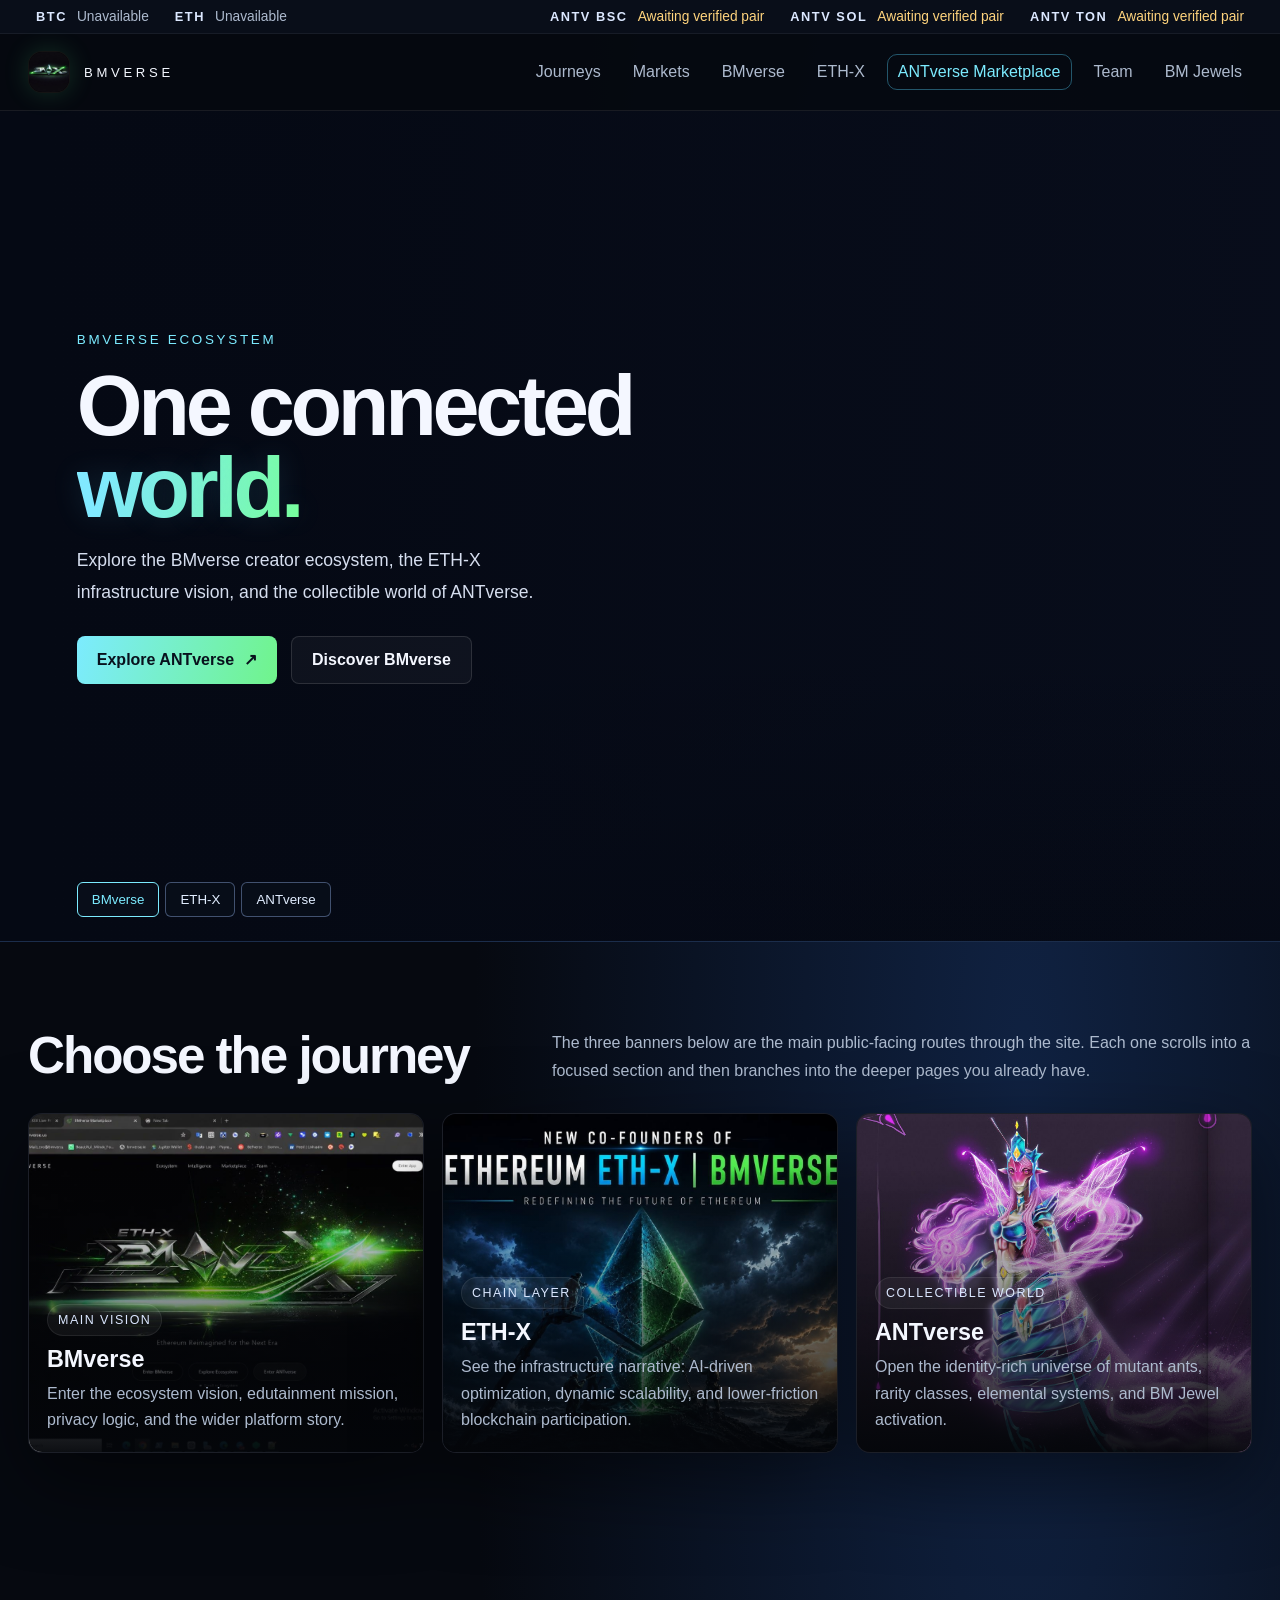
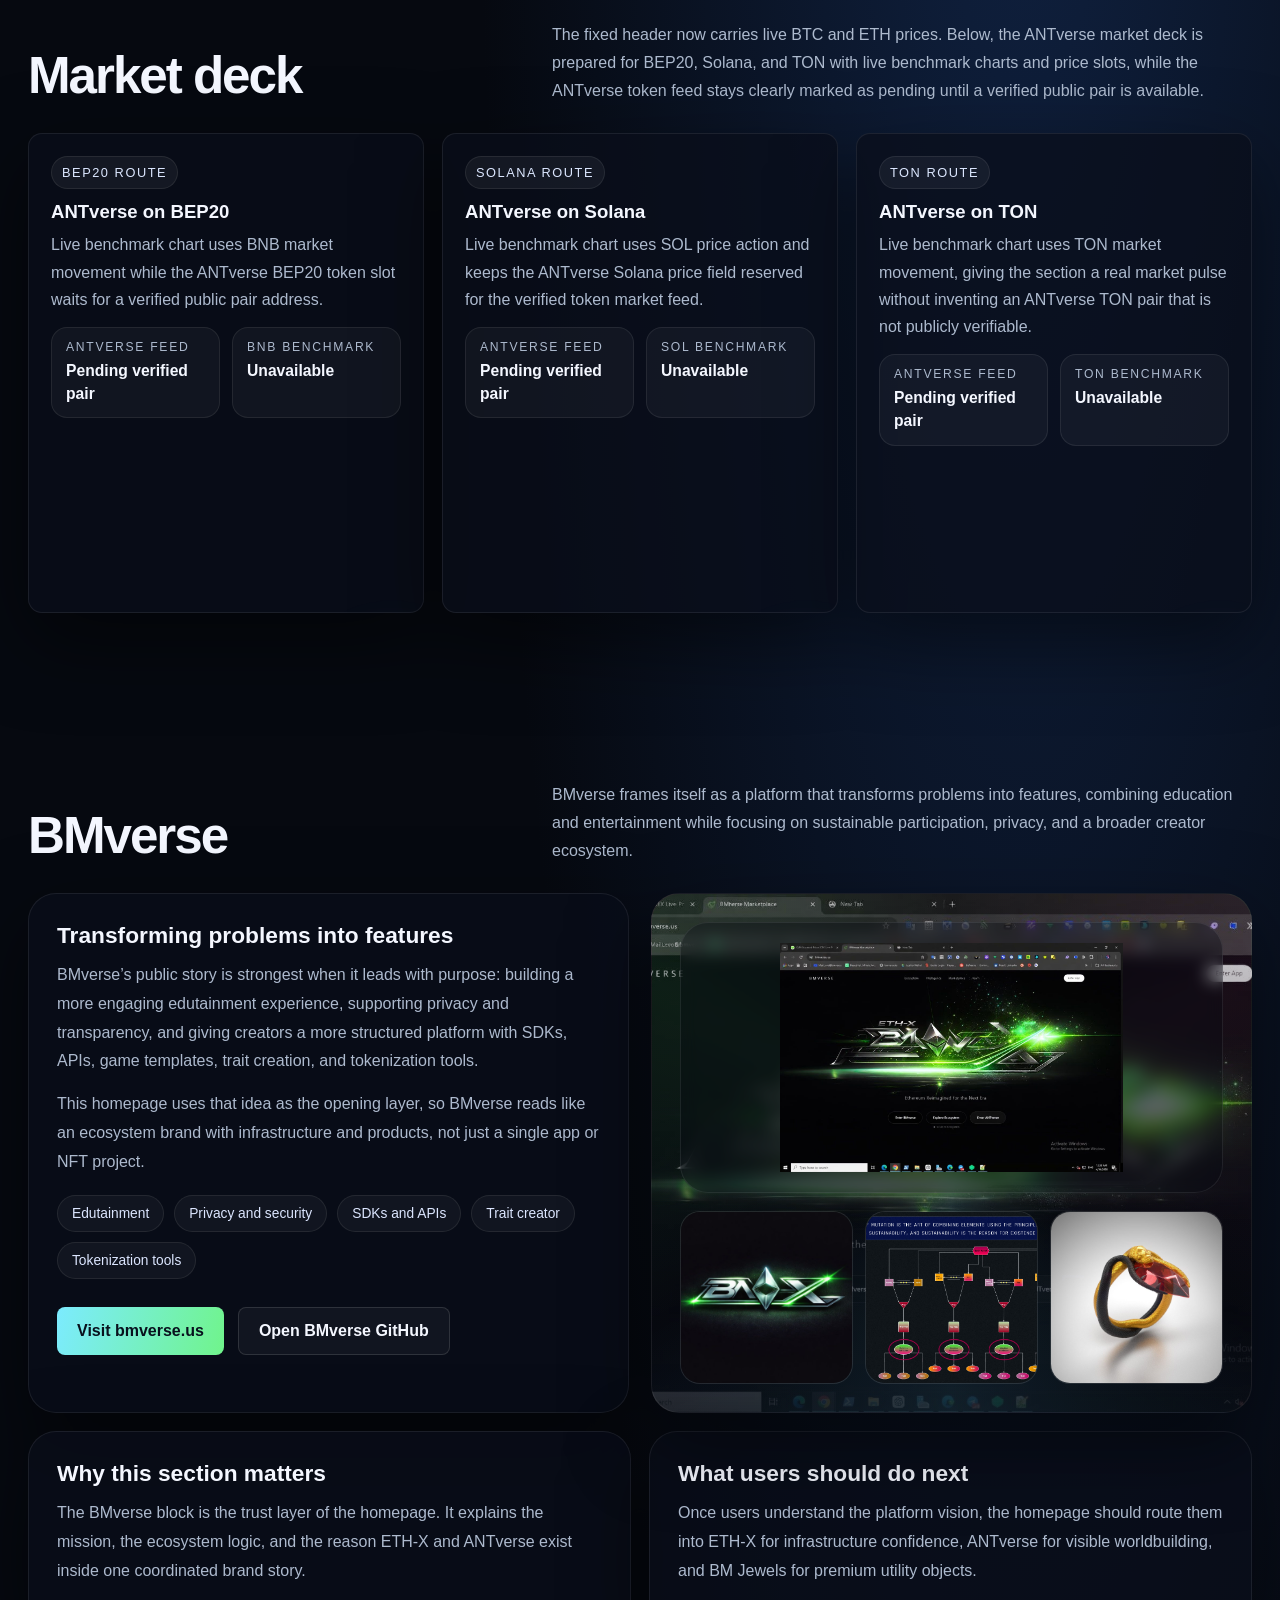
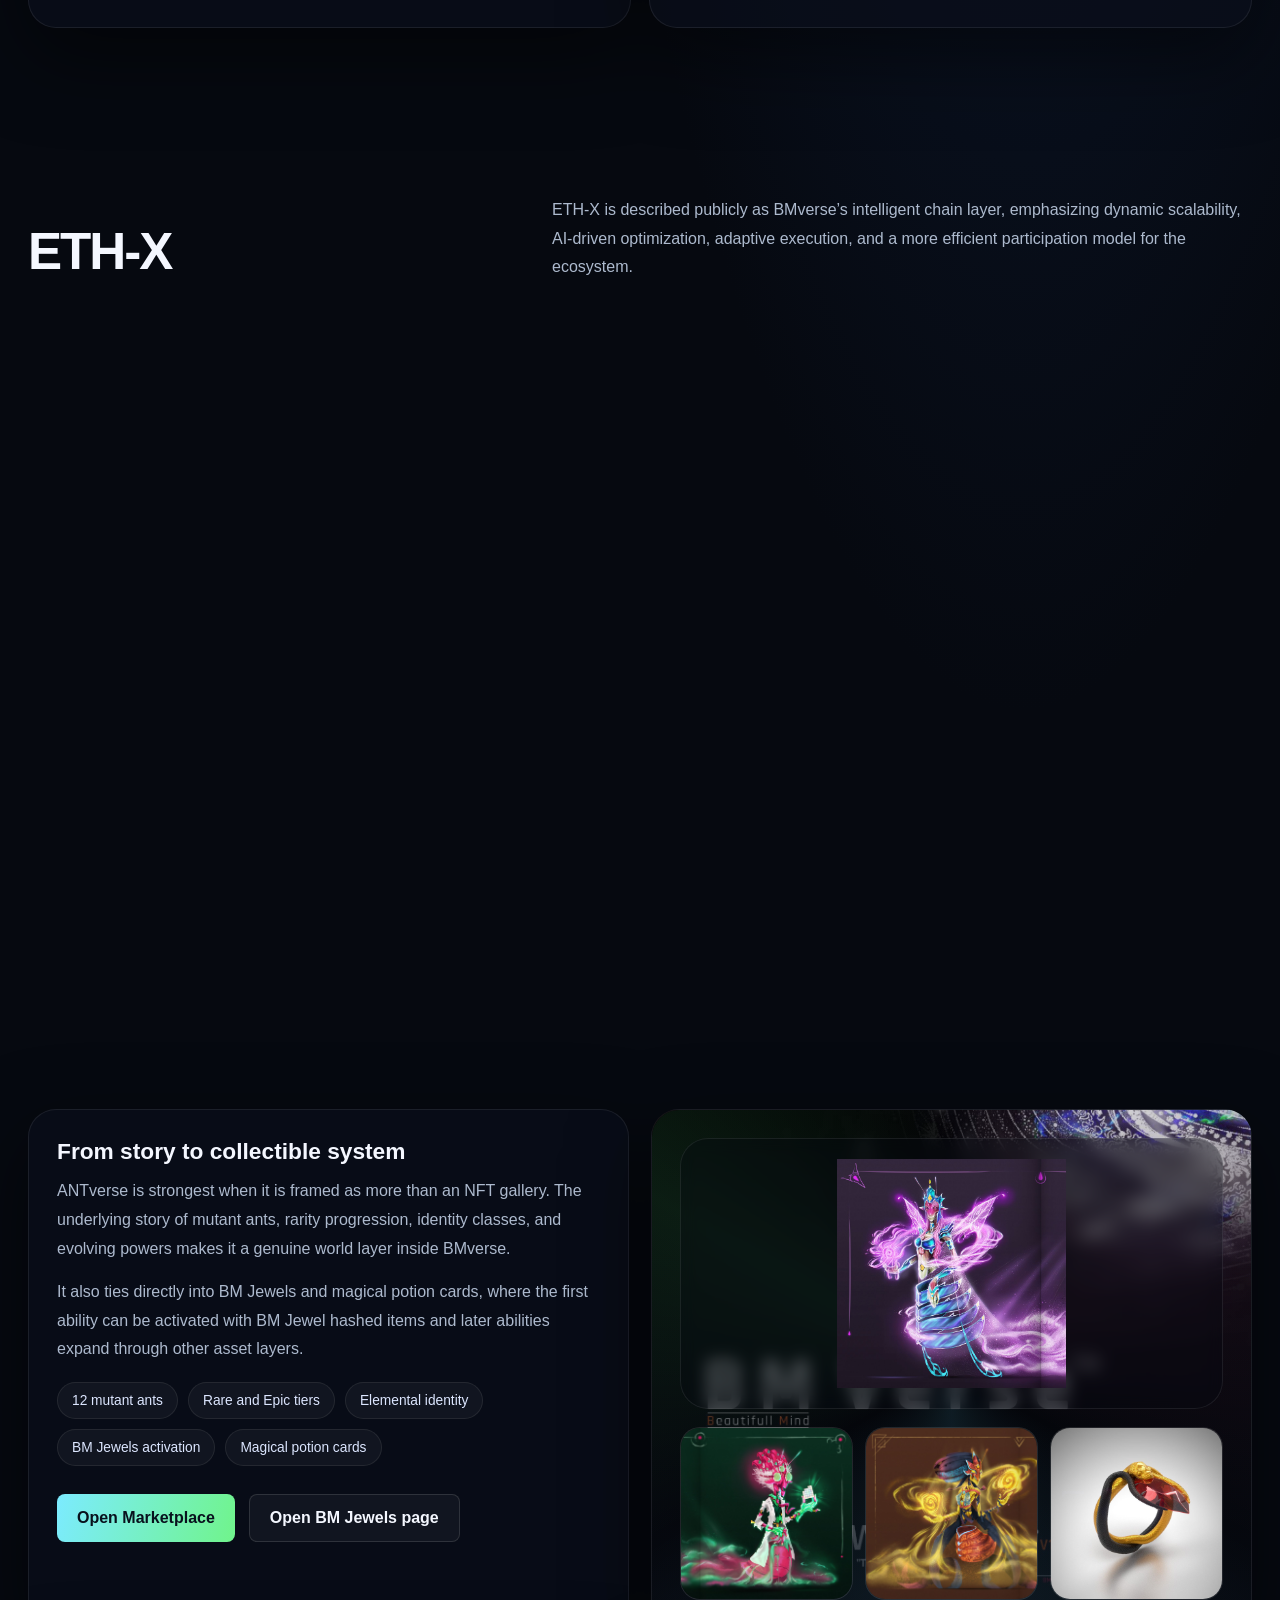
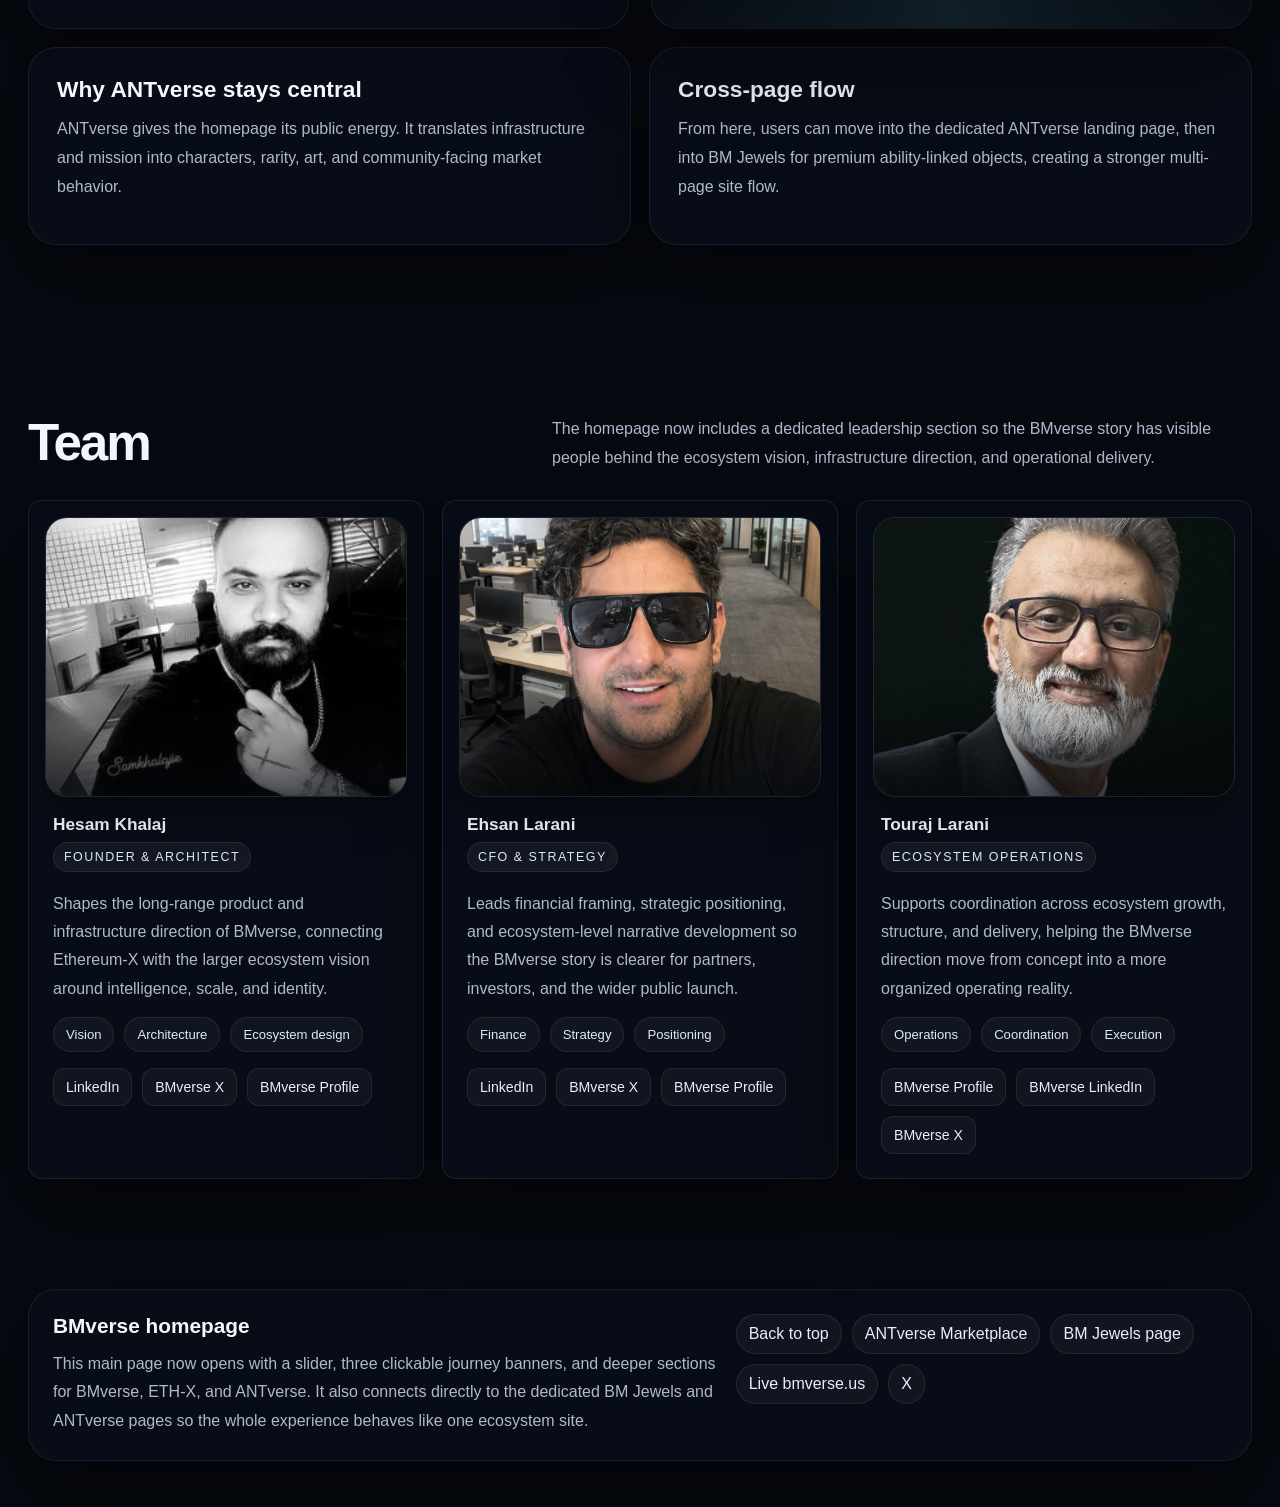
==== commit 7afe2141: "Redesign BMverse and launch the ANTverse marketplace catalog" ====
--- a/index.html
+++ b/index.html
@@ -3,7 +3,8 @@
 <head>
   <meta charset="UTF-8" />
   <meta name="viewport" content="width=device-width, initial-scale=1.0" />
-  <title>BMverse</title>
+  <title>BMverse | Explore the ecosystem</title>
+  <meta name="description" content="Explore BMverse, ETH-X, and the ANTverse collectible universe." />
   <style>
     :root{
       --bg:#05060b;
@@ -816,6 +817,7 @@
       .slide{padding:36px 0}
     }
   </style>
+  <link rel="stylesheet" href="assets/redesign/home.css" />
 </head>
 <body id="top">
   <div class="shell">
@@ -843,51 +845,28 @@
           <a href="#markets">Markets</a>
           <a href="#bmverse">BMverse</a>
           <a href="#ethx">ETH-X</a>
-          <a href="#antverse">ANTverse</a>
+          <a href="antverse/">ANTverse Marketplace</a>
           <a href="#team">Team</a>
           <a href="bm_jewels.html">BM Jewels</a>
         </div>
       </div>
     </nav>
 
-    <section class="slider">
+    <section class="slider" aria-label="Featured worlds">
       <div class="slides">
-        <article class="slide active" data-slide>
+        <article class="slide active" data-slide style="--slide-art:url('assets/redesign/ethx-hero.webp')">
           <div class="slide-copy">
-            <div class="eyebrow">Main ecosystem launch page</div>
-            <h1><span class="gradient">BMverse starts as one connected world</span></h1>
-            <p class="lead">This homepage is built as the main BMverse entry point: a cinematic slider first, then three clickable journey banners that lead users deeper into the core pillars of the ecosystem.</p>
-            <p class="lead alt">The structure brings together BMverse, ETH-X, and ANTverse in one brand system so the site opens like a public-facing ecosystem launch instead of disconnected pages.</p>
+            <div class="eyebrow">BMverse ecosystem</div>
+            <h1>One connected <span class="gradient">world.</span></h1>
+            <p class="lead">Explore the BMverse creator ecosystem, the ETH-X infrastructure vision, and the collectible world of ANTverse.</p>
             <div class="cta-row">
-              <a class="btn primary" href="#journeys">Start the journey</a>
-              <a class="btn secondary" href="bm_jewels.html">Open BM Jewels</a>
-            </div>
-            <div class="slider-controls">
-              <button class="dot active" data-dot="0" aria-label="Slide 1"></button>
-              <button class="dot" data-dot="1" aria-label="Slide 2"></button>
-              <button class="dot" data-dot="2" aria-label="Slide 3"></button>
-            </div>
-            <div class="scroll-hint">Scroll or use the banners below to enter each pillar.</div>
-          </div>
-          <div class="slide-visual">
-            <div class="slide-panel" style="background-image:url('assets/bmverse-home/bmverse_home_ref.jpg')">
-              <div class="hero-card">
-                <img src="assets/bmverse-home/ethx_logo.jpg" alt="ETH-X logo" />
-                <strong>BMverse</strong>
-                <span>Not just a product page. A complete ecosystem with infrastructure, identity, and collectible culture.</span>
-              </div>
-              <div class="hero-note">
-                <div>
-                  <strong>Three connected layers</strong>
-                  <span>BMverse carries the vision, ETH-X carries the chain layer, and ANTverse carries the collectible world.</span>
-                </div>
-                <div class="hero-pill">Vision / Chain / World</div>
-              </div>
+              <a class="btn primary" href="antverse/">Explore ANTverse <span aria-hidden="true">↗</span></a>
+              <a class="btn secondary" href="#journeys">Discover BMverse</a>
             </div>
           </div>
         </article>
 
-        <article class="slide" data-slide>
+        <article class="slide" data-slide inert style="--slide-art:url('assets/bmverse-home/ethereum_ethx_bmverse.jpg')">
           <div class="slide-copy">
             <div class="eyebrow">Infrastructure layer</div>
             <h1><span class="gradient">ETH-X reframes Ethereum for the BMverse era</span></h1>
@@ -896,11 +875,6 @@
             <div class="cta-row">
               <a class="btn primary" href="#ethx">Explore ETH-X</a>
               <a class="btn secondary" href="https://bmverse.us/" target="_blank" rel="noreferrer">Visit live site</a>
-            </div>
-            <div class="slider-controls">
-              <button class="dot active" data-dot="0" aria-label="Slide 1"></button>
-              <button class="dot" data-dot="1" aria-label="Slide 2"></button>
-              <button class="dot" data-dot="2" aria-label="Slide 3"></button>
             </div>
             <div class="scroll-hint">ETH-X is the performance engine in the new homepage narrative.</div>
           </div>
@@ -922,7 +896,7 @@
           </div>
         </article>
 
-        <article class="slide" data-slide>
+        <article class="slide" data-slide inert style="--slide-art:url('assets/antverse/collection/queen_fariciah.jpg')">
           <div class="slide-copy">
             <div class="eyebrow">Collectible world</div>
             <h1><span class="gradient">ANTverse gives BMverse a world users can enter</span></h1>
@@ -930,12 +904,7 @@
             <p class="lead alt">This is where lore, collectible behavior, BM Jewels activation, rarity tiers, and community-facing market energy all converge into a stronger public story.</p>
             <div class="cta-row">
               <a class="btn primary" href="#antverse">Explore ANTverse</a>
-              <a class="btn secondary" href="antverse_one_page.html">Open ANTverse page</a>
-            </div>
-            <div class="slider-controls">
-              <button class="dot active" data-dot="0" aria-label="Slide 1"></button>
-              <button class="dot" data-dot="1" aria-label="Slide 2"></button>
-              <button class="dot" data-dot="2" aria-label="Slide 3"></button>
+              <a class="btn secondary" href="antverse/">Open Marketplace</a>
             </div>
             <div class="scroll-hint">The collectible layer transforms BMverse into a memorable world, not only a chain message.</div>
           </div>
@@ -957,6 +926,11 @@
           </div>
         </article>
       </div>
+      <div class="slider-controls" aria-label="Featured worlds">
+        <button class="dot active" type="button" data-dot="0" aria-pressed="true">BMverse</button>
+        <button class="dot" type="button" data-dot="1" aria-pressed="false">ETH-X</button>
+        <button class="dot" type="button" data-dot="2" aria-pressed="false">ANTverse</button>
+      </div>
     </section>
 
     <section id="journeys">
@@ -1151,7 +1125,7 @@
             <span class="tag">Magical potion cards</span>
           </div>
           <div class="cta-row">
-            <a class="btn primary" href="antverse_one_page.html">Open ANTverse page</a>
+            <a class="btn primary" href="antverse/">Open Marketplace</a>
             <a class="btn secondary" href="bm_jewels.html">Open BM Jewels page</a>
           </div>
         </div>
@@ -1265,7 +1239,7 @@
         </div>
         <div class="footer-links">
           <a href="#top">Back to top</a>
-          <a href="antverse_one_page.html">ANTverse page</a>
+          <a href="antverse/">ANTverse Marketplace</a>
           <a href="bm_jewels.html">BM Jewels page</a>
           <a href="https://bmverse.us/" target="_blank" rel="noreferrer">Live bmverse.us</a>
           <a href="https://x.com/bmverseio" target="_blank" rel="noreferrer">X</a>
@@ -1286,28 +1260,18 @@
     document.querySelectorAll('[data-reveal]').forEach(el=>observer.observe(el));
 
     const slides = [...document.querySelectorAll('[data-slide]')];
-    const dots = [...document.querySelectorAll('.slider-controls .dot')].filter((dot, i, arr)=> i < 3);
-    let current = 0;
-    function showSlide(index){
-      slides.forEach((slide, i)=>slide.classList.toggle('active', i === index));
-      document.querySelectorAll('.slider-controls').forEach(control=>{
-        [...control.querySelectorAll('.dot')].forEach((dot, i)=>dot.classList.toggle('active', i === index));
-      });
-      current = index;
-    }
-    document.querySelectorAll('.dot').forEach((dot)=>{
-      dot.addEventListener('click', ()=>{
-        const index = Number(dot.dataset.dot);
-        showSlide(index);
-        resetTimer();
+    const slideButtons = [...document.querySelectorAll('[data-dot]')];
+    slideButtons.forEach((button, index) => {
+      button.addEventListener('click', () => {
+        slides.forEach((slide, position) => {
+          const active = position === index;
+          slide.classList.toggle('active', active);
+          slide.inert = !active;
+          slideButtons[position].classList.toggle('active', active);
+          slideButtons[position].setAttribute('aria-pressed', String(active));
+        });
       });
     });
-    let timer = null;
-    function resetTimer(){
-      if(timer) clearInterval(timer);
-      timer = setInterval(()=>showSlide((current + 1) % slides.length), 5000);
-    }
-    resetTimer();
 
     const money = (value, digits = 2) => {
       if(value == null || Number.isNaN(value)) return 'Unavailable';
--- a/assets/redesign/home.css
+++ b/assets/redesign/home.css
@@ -0,0 +1,106 @@
+:root {
+  color-scheme: dark;
+  --bg: #060910;
+  --blue: #7cebff;
+  --green: #70f48b;
+  --gold: #ffc875;
+  --muted: #adbace;
+}
+body {
+  background: radial-gradient(ellipse at 80% 18%, #102242 0, transparent 38%), #060910;
+}
+body::before { display: none; }
+a:focus-visible, button:focus-visible { outline: 2px solid var(--blue); outline-offset: 4px; }
+section[id] { scroll-margin-top: 105px; }
+.nav { background: #060910ec; }
+.market-bar { background: #090e19; }
+.market-bar-inner { padding-block: 5px; }
+.ticker { border: 0; padding: 4px 8px; background: transparent; }
+.nav-links a[href="antverse/"] { border: 1px solid #4db8df70; color: var(--blue); }
+.hero-card, .hero-note { border-radius: 10px; }
+.slider {
+  display: block;
+  padding: 0;
+  min-height: 0;
+  max-width: 1536px;
+  background: #080d1b;
+  border-bottom: 1px solid #568ada40;
+}
+.slides {
+  display: grid;
+  min-height: clamp(580px, 69vh, 790px);
+}
+.slide, .slide.active {
+  position: relative;
+  grid-area: 1 / 1;
+  grid-template-columns: minmax(0, 600px);
+  align-items: center;
+  padding: 66px max(28px, 6%) 104px;
+  transform: none;
+  filter: none;
+  clip-path: none;
+  background: linear-gradient(90deg,#050914 3%, #050914ed 23%, #0509147d 53%, #05091408 100%),
+    linear-gradient(0deg, #050914b0, transparent 34%), var(--slide-art) center right / cover no-repeat;
+  transition: opacity .35s ease;
+}
+.slide.active { z-index: 1; }
+.slide .slide-visual, .slide .scroll-hint { display: none; }
+.slide h1 { font-size: clamp(3.2rem, 6.6vw, 6.6rem); line-height: .97; }
+.slide h1 .gradient { display: inline; }
+.gradient { background-image: linear-gradient(100deg, #83eaff 12%, #79ff9a 100%); }
+.slide .eyebrow { padding: 0; color: var(--blue); border: 0; background: transparent; letter-spacing: .2em; }
+.slide .lead { max-width: 31rem; }
+.slide .btn { gap: 10px; }
+.btn { border-radius: 8px; }
+.btn.primary { background: linear-gradient(105deg, #7cebff, #70f48b); box-shadow: none; }
+.slider > .slider-controls {
+  position: absolute;
+  z-index: 2;
+  bottom: 24px;
+  left: max(28px, 6%);
+  margin: 0;
+  display: flex;
+  gap: 6px;
+}
+.slider .dot {
+  width: auto;
+  height: auto;
+  border: 1px solid #94b5eb69;
+  border-radius: 6px;
+  padding: 9px 14px;
+  background: #080e1adf;
+  color: #e1edff;
+  box-shadow: none;
+  transform: none;
+}
+.slider .dot.active { color: var(--blue); border-color: var(--blue); }
+.journey-card, .market-card, .team-card { border-radius: 14px; }
+.journey-card img { position: absolute; inset: 0; }
+.journey-card::after { height: 85%; }
+@media (min-width: 781px) and (max-width: 1160px) {
+  .journey-grid, .team-grid { grid-template-columns: repeat(3, minmax(0, 1fr)); }
+}
+@media (max-width: 780px) {
+  .nav-inner { min-height: 58px; flex-wrap: wrap; padding: 9px 16px; gap: 8px; }
+  .nav-links { display: flex; gap: 3px; }
+  .nav-links a { font-size: .81rem; padding: 6px; }
+  .market-bar-inner { padding-inline: 16px; gap: 4px; }
+  .ticker { font-size: .7rem; gap: 5px; }
+  .ticker strong { font-size: .68rem; }
+  .slider { padding: 0; min-height: 0; }
+  .slides { min-height: 650px; }
+  .slide, .slide.active {
+    align-items: end;
+    padding: 130px 22px 86px;
+    background: linear-gradient(0deg, #050914 4%, #050914d9 43%, transparent 100%),
+      var(--slide-art) 59% top / auto 70% no-repeat, #050914;
+  }
+  .slider > .slider-controls { left: 22px; }
+  .slide h1 { font-size: clamp(2.6rem, 11vw, 4.4rem); }
+  .slide .lead { font-size: 1rem; line-height: 1.55; }
+  section[id] { scroll-margin-top: 210px; }
+}
+@media (prefers-reduced-motion: reduce) {
+  html { scroll-behavior: auto; }
+  *, *::before, *::after { animation-duration: .01ms !important; transition-duration: .01ms !important; }
+}
